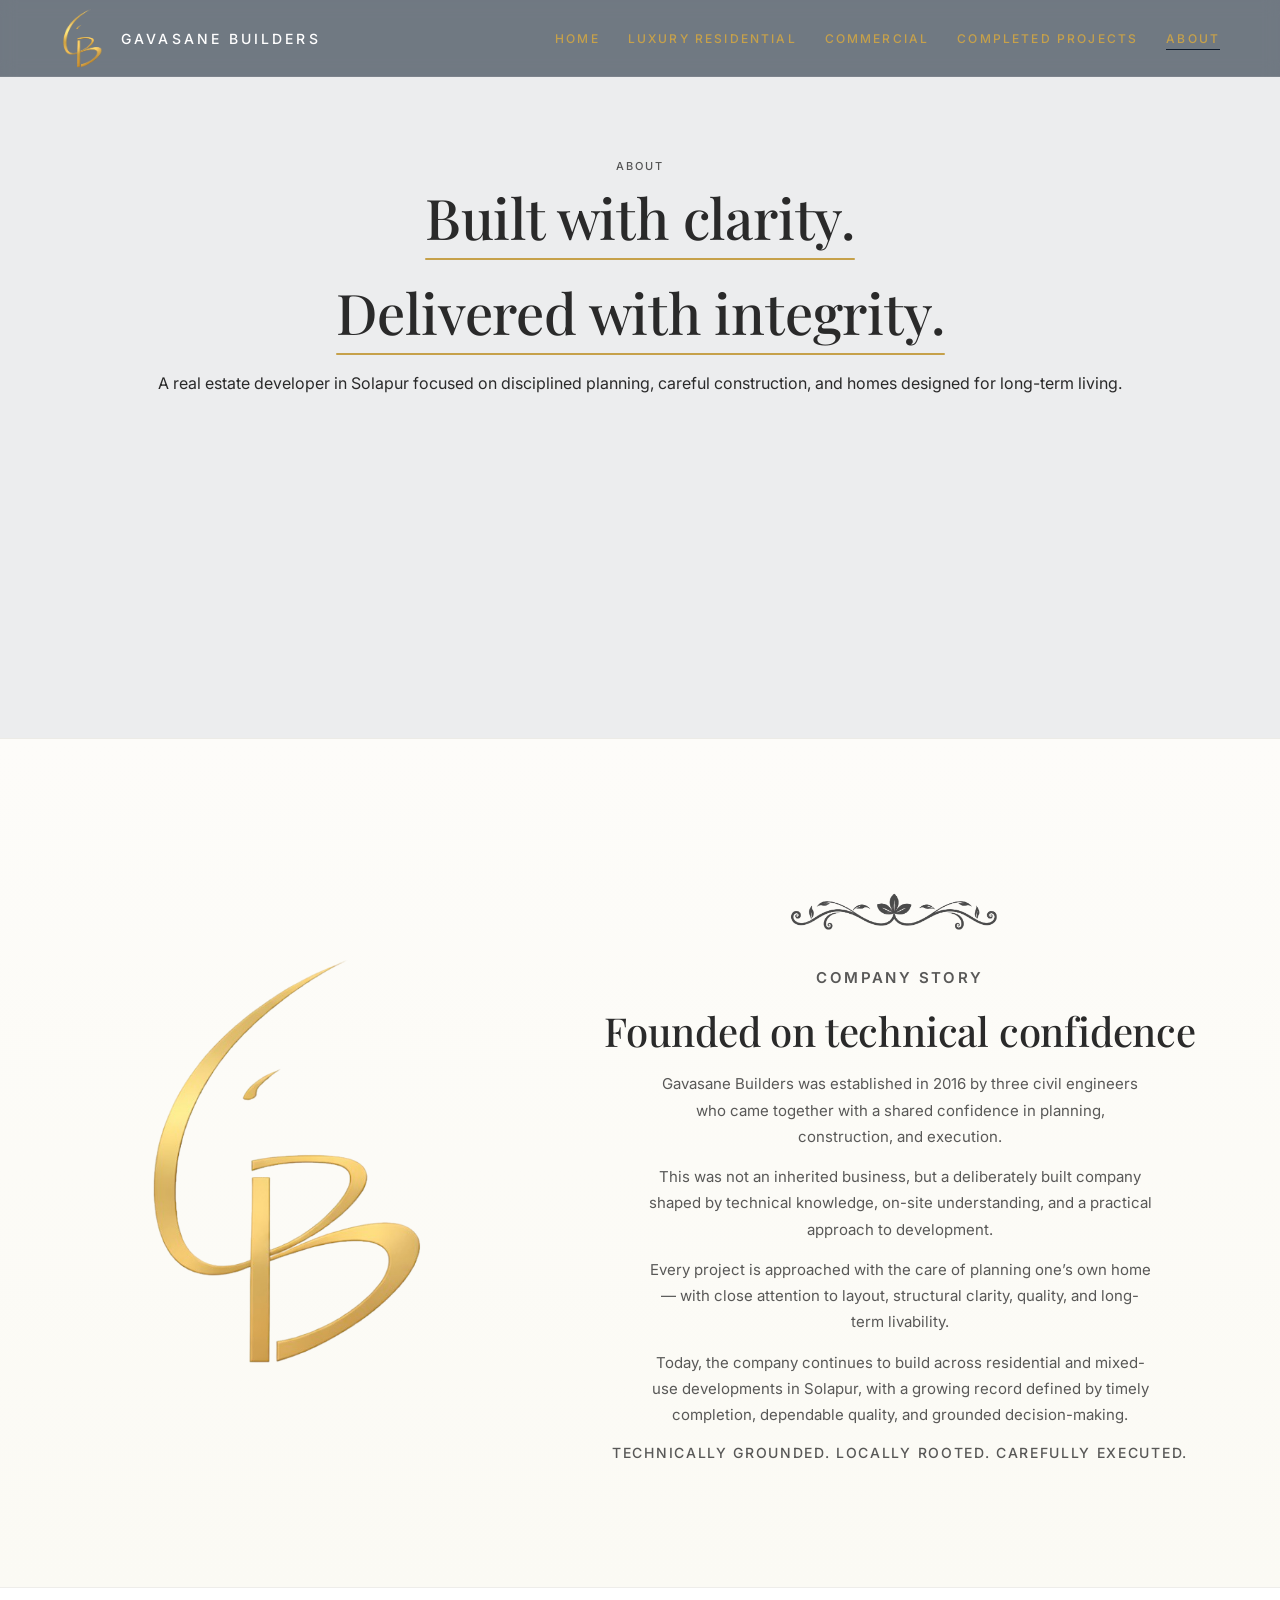
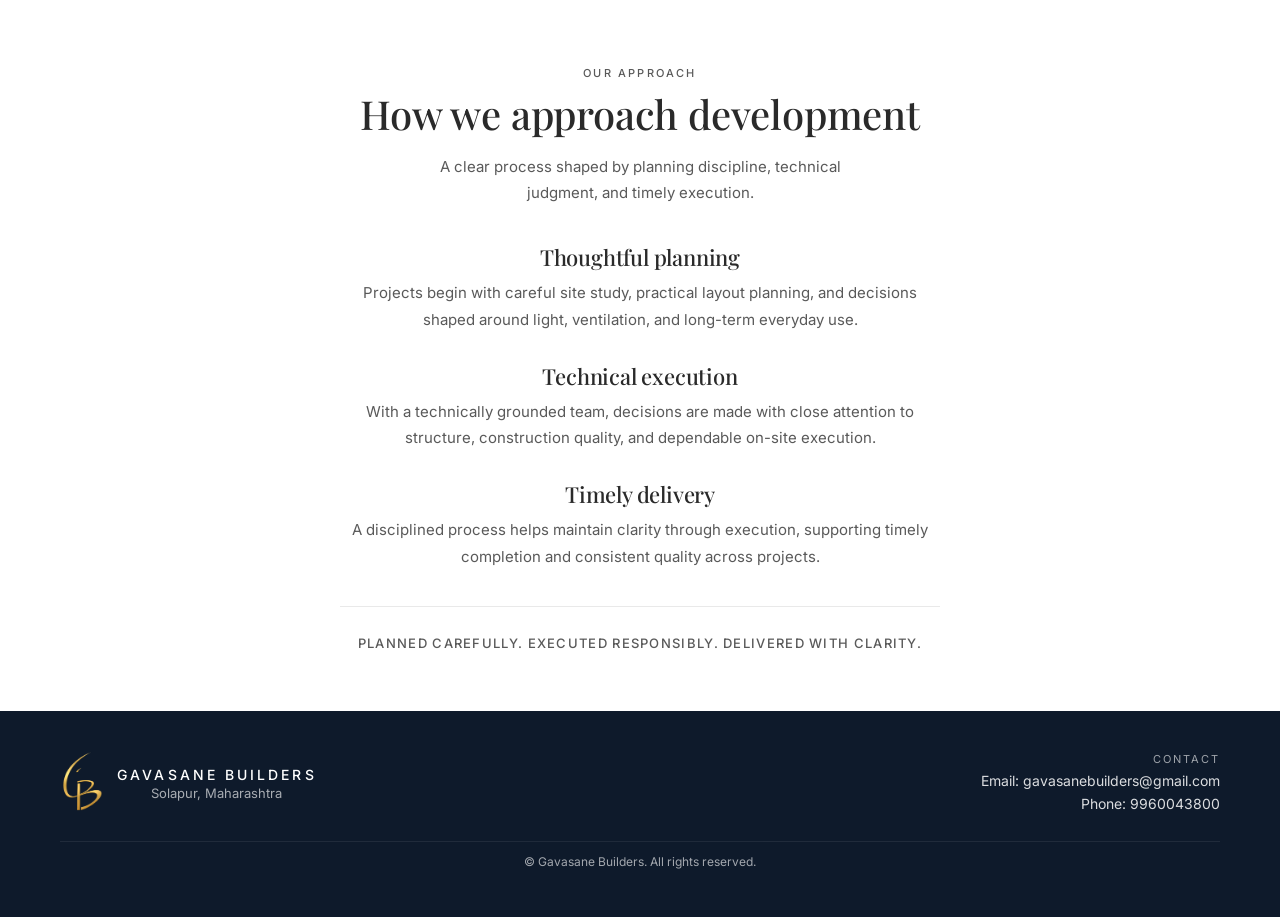
==== about.html @ 70a54c75 "Add SEO and Open Graph setup" ====
<!DOCTYPE html>
<html lang="en">
<head>
  <meta charset="UTF-8" />
  <meta name="viewport" content="width=device-width, initial-scale=1.0" />
  <meta name="robots" content="index, follow" />
  <meta name="description" content="Learn about Gavasane Builders, a trusted real estate developer in Solapur known for premium spaces, quality construction, and a commitment to excellence." />
  <title>About Gavasane Builders | Trusted Builder in Solapur</title>
  <meta property="og:title" content="About Gavasane Builders | Trusted Builder in Solapur" />
  <meta property="og:description" content="Learn about Gavasane Builders, a trusted real estate developer in Solapur known for premium spaces, quality construction, and a commitment to excellence." />
  <meta property="og:type" content="website" />
  <meta property="og:url" content="https://gavasanebuilders.com/about" />
  <meta property="og:image" content="https://gavasanebuilders.com/assets/og-image.jpg" />
  <meta name="twitter:card" content="summary_large_image" />
  <meta name="twitter:title" content="About Gavasane Builders | Trusted Builder in Solapur" />
  <meta name="twitter:description" content="Learn about Gavasane Builders, a trusted real estate developer in Solapur known for premium spaces, quality construction, and a commitment to excellence." />
  <meta name="twitter:image" content="https://gavasanebuilders.com/assets/og-image.jpg" />
  <link rel="preconnect" href="https://fonts.googleapis.com" />
  <link rel="preconnect" href="https://fonts.gstatic.com" crossorigin />
  <link href="https://fonts.googleapis.com/css2?family=Inter:wght@400;500;600;700&display=swap" rel="stylesheet" />
  <link href="https://fonts.googleapis.com/css2?family=Playfair+Display:wght@400;500;600&display=swap" rel="stylesheet">
  <link rel="stylesheet" href="css/style.css" />
</head>
<body>
  <header class="site-header">
    <div class="container">
      <div class="header-inner">
        <a href="index.html" class="logo-link" aria-label="Gavasane Builders Home">
  <img src="assets/logo-mark.png" alt="Gavasane Builders" class="logo" />
  <div class="brand-block">
    <span class="brand-name">GAVASANE BUILDERS</span>
  </div>
</a>
        <nav class="nav" aria-label="Primary navigation">
          <a href="index.html">Home</a>
          <a href="luxury-residential.html">Luxury Residential</a>
          <a href="commercial.html">Commercial</a>
          <a href="completed-projects.html">Completed Projects</a>
          <a href="about.html" aria-current="page">About</a>
        </nav>
        <button type="button" class="menu-btn" id="menuBtn" aria-label="Toggle menu">Menu</button>
      </div>
    </div>
    <nav class="mobile-nav" id="mobileNav" aria-label="Mobile navigation">
      <div class="container">
        <a href="index.html">Home</a>
        <a href="luxury-residential.html">Luxury Residential</a>
        <a href="commercial.html">Commercial</a>
        <a href="completed-projects.html">Completed Projects</a>
        <a href="about.html">About</a>
      </div>
    </nav>
  </header>

  <main>
    <section class="hero hero--short" aria-labelledby="about-hero">
      <video class="about-hero-video" autoplay muted loop playsinline aria-hidden="true">
        <source src="assets/about-hero-video.mp4" type="video/mp4" />
      </video>
      <div class="hero-bg about-hero-overlay" aria-hidden="true"></div>
      <div class="hero-inner">
        <div class="container about-hero-copy">
          <p class="eyebrow">ABOUT</p>
          <h1 class="h1 about-hero-title" id="about-hero">
            <span class="about-hero-line-block">
              <span class="about-hero-line-inner">
                <span class="about-hero-phrase1">Built with clarity.</span>
                <span class="about-hero-gold" aria-hidden="true"></span>
              </span>
            </span>
            <span class="about-hero-line-block">
              <span class="about-hero-line-inner">
                <span class="about-hero-phrase2">Delivered with integrity.</span>
                <span class="about-hero-gold" aria-hidden="true"></span>
              </span>
            </span>
          </h1>
          <p class="hero-sub about-hero-sub">
            A real estate developer in Solapur focused on disciplined planning, careful construction, and homes designed
            for long-term living.
          </p>
        </div>
      </div>
    </section>

    <section class="section company-story" aria-labelledby="story">
      <div class="container company-story-inner">
        <div class="company-story-watermark" aria-hidden="true">
          <img src="assets/logo-mark.png" alt="" />
        </div>
        <div class="company-story-content reveal">
          <img
            src="assets/divider.png"
            alt=""
            class="company-story-ornamental-divider"
            aria-hidden="true"
          />
          <p class="eyebrow">Company Story</p>
          <h2 class="h2" id="story">Founded on technical confidence</h2>
          <p class="lead">
            Gavasane Builders was established in 2016 by three civil engineers who came together with a shared
            confidence in planning, construction, and execution.
          </p>
          <p class="lead">
            This was not an inherited business, but a deliberately built company shaped by technical knowledge,
            on-site understanding, and a practical approach to development.
          </p>
          <p class="lead">
            Every project is approached with the care of planning one’s own home — with close attention to layout,
            structural clarity, quality, and long-term livability.
          </p>
          <p class="lead">
            Today, the company continues to build across residential and mixed-use developments in Solapur, with a
            growing record defined by timely completion, dependable quality, and grounded decision-making.
          </p>
          <p class="company-story-close">
            Technically grounded. Locally rooted. Carefully executed.
          </p>
        </div>
      </div>
    </section>

    <section class="section approach" aria-labelledby="focus">
      <div class="approach-inner">
        <p class="approach-eyebrow reveal">OUR APPROACH</p>
        <h2 class="approach-title reveal reveal--delay-1" id="focus">How we approach development</h2>
        <p class="approach-intro reveal reveal--delay-2">A clear process shaped by planning discipline, technical judgment, and timely execution.</p>

        <div class="approach-list">
          <article class="approach-item reveal reveal--delay-1">
            <h3 class="approach-item-title">Thoughtful planning</h3>
            <p class="approach-item-text">Projects begin with careful site study, practical layout planning, and decisions shaped around light, ventilation, and long-term everyday use.</p>
          </article>
          <article class="approach-item reveal reveal--delay-2">
            <h3 class="approach-item-title">Technical execution</h3>
            <p class="approach-item-text">With a technically grounded team, decisions are made with close attention to structure, construction quality, and dependable on-site execution.</p>
          </article>
          <article class="approach-item reveal reveal--delay-3">
            <h3 class="approach-item-title">Timely delivery</h3>
            <p class="approach-item-text">A disciplined process helps maintain clarity through execution, supporting timely completion and consistent quality across projects.</p>
          </article>
        </div>

        <p class="approach-tagline reveal reveal--delay-4">Planned carefully. Executed responsibly. Delivered with clarity.</p>
      </div>
    </section>
  </main>

  <div class="footer-row">
    <footer class="site-footer">
  <div class="container">
    <div class="footer-inner">

  <!-- LEFT SIDE (Branding) -->
  <div class="footer-branding">
    <img src="assets/logo-mark.png"
         alt="Gavasane Builders mark"
         class="footer-logo" />

    <div class="footer-brand-text">
      <div class="brand-name">Gavasane Builders</div>
      <div class="brand-location">Solapur, Maharashtra</div>
    </div>
  </div>

  <!-- RIGHT SIDE (Contact) -->
  <div class="footer-contact">
    <div class="label">Contact</div>
    <div class="value">Email: gavasanebuilders@gmail.com</div>
    <div class="value">Phone: 9960043800</div>
  </div>

</div>
      <p class="footer-bottom">© Gavasane Builders. All rights reserved.</p>
    </div>
  </footer>
  </div>

  <script src="js/script.js"></script>
</body>
</html>
---- css/style.css ----
/* ==========================================================================
   Gavasane Builders — Premium Multi-Page Static Site
   Modern Urban • Architecturally Structured
   Pure HTML + CSS. Minimal JS for YouTube modal only.
   ========================================================================== */

:root {
  /* Global architectural palette */
  --warm-white: #ffffff;       /* primary background (clean white) */
  --light-concrete: #f5f2eb;   /* very light ivory for soft sections */
  --deep-navy: #0f1a2c;
  --gold-accent: #c6a14a;
  --text-dark: #2a2a2a;

  /* Mapped legacy tokens for consistency */
  --bg: var(--warm-white);
  --soft: var(--light-concrete);
  --navy: var(--deep-navy);
  --gold: var(--gold-accent);
  --text: var(--text-dark);
  --muted: rgba(42, 42, 42, 0.78);
  --border: rgba(42, 42, 42, 0.12);

  --max: 1200px;
  --pad: 20px;
  --header-h: 76px;
  --radius: 6px;
  --shadow: 0 12px 28px rgba(0, 0, 0, 0.07);

  /* Section-specific background tokens */
  --company-story-bg: linear-gradient(180deg, #fdfcf9 0%, #fbfaf4 100%);

  /* Display font for key headings */
  --font-display: "Playfair Display", serif;
}

/* Hero / main section titles using display font (Home + inner pages) */
#prestige .project-title,        /* Home: The Prestige */
#vip .project-title,             /* Home: VIP Business Centre */
#completed-heading,              /* Home: Completed Projects */
#prestige-hero-heading,          /* Luxury Residential hero title */
#vip-hero-heading,               /* Commercial hero title */
#page-heading {                  /* Completed Projects page title */
  font-family: var(--font-display);
}

* {
  box-sizing: border-box;
}

html {
  scroll-behavior: smooth;
}

body {
  margin: 0;
  font-family: "Inter", system-ui, -apple-system, BlinkMacSystemFont, "Segoe UI", sans-serif;
  color: var(--text);
  background: var(--bg);
  -webkit-font-smoothing: antialiased;
  overflow-x: hidden; /* prevent horizontal scroll from transforms */
}

img {
  display: block;
  max-width: 100%;
  height: auto;
}

a {
  color: inherit;
  text-decoration: none;
}

:focus-visible {
  outline: 2px solid var(--gold);
  outline-offset: 3px;
}

/* ========================= Layout ========================= */
.container {
  max-width: 1200px;
  margin: 0 auto;
  padding: 0 20px;
}

.section {
  padding: 70px 0;
}

/* About page spacing refinements */
section[aria-labelledby="about-hero"] + .section {
  padding-top: 64px;  /* tighter hero -> next section rhythm */
}

.section--soft {
  background: var(--soft);
}

/* Luxury Residential — Amenities section: same background as About page Company Story */
section[aria-labelledby="specs-heading"] {
  background: linear-gradient(180deg, #fdfcf9 0%, #fbfaf4 100%);
  padding-top: 62px;
  padding-bottom: 62px;
}

@media (max-width: 700px) {
  section[aria-labelledby="specs-heading"] {
    padding-top: 50px;
    padding-bottom: 50px;
  }

  section[aria-labelledby="overview-heading"] {
    padding-top: 46px;
    padding-bottom: 48px;
  }

  section[aria-labelledby="walkthrough-heading"] {
    padding-top: 44px;
    padding-bottom: 46px;
  }
}


/* Luxury Residential: tighten hero -> overview connection */
section[aria-labelledby="prestige-hero-heading"] + section[aria-labelledby="overview-heading"] {
  padding-top: 58px;
}

/* Overview section: reduce top/bottom padding slightly */
section[aria-labelledby="overview-heading"] {
  padding-top: 58px;
  padding-bottom: 58px;
}

/* Walkthrough section: reduce top spacing so it feels connected */
section[aria-labelledby="walkthrough-heading"] {
  padding-top: 52px;
  padding-bottom: 56px;
}

/* Home page only — Prime Commercial: pure white; Completed Projects: same as About Company Story */
section#vip {
  background: #ffffff;
}

/* Home-only: tighten vertical rhythm for the VIP and Completed sections */
section#vip {
  padding: 62px 0;
}

@media (max-width: 700px) {
  section#vip {
    padding: 64px 0;
  }
}
section[aria-labelledby="completed-heading"] {
  background: linear-gradient(180deg, #fdfcf9 0%, #fbfaf4 100%);
  border-top: 1px solid rgba(42, 42, 42, 0.07);
  border-bottom: 1px solid rgba(42, 42, 42, 0.07);
}

section[aria-labelledby="completed-heading"] {
  padding: 62px 0;
}

@media (max-width: 700px) {
  section[aria-labelledby="completed-heading"] {
    padding: 64px 0;
  }
}

/* ========================= About page — Approach (centered editorial, full replacement) ========================= */
.section.approach {
  padding-top: 78px;
  padding-bottom: 60px;   /* tighter, premium spacing */
  background: var(--warm-white);
}

.approach-inner {
  max-width: 640px;
  margin: 0 auto;
  padding: 0 var(--pad);
  text-align: center;
}

.approach-eyebrow {
  margin: 0 0 10px;
  font-size: 11px;
  letter-spacing: 0.2em;
  text-transform: uppercase;
  font-weight: 500;
  color: var(--muted);
}

.approach-title {
  margin: 0 0 16px;
  font-family: var(--font-display);
  font-weight: 500;
  letter-spacing: -0.2px;
  line-height: 1.2;
  font-size: clamp(28px, 3.5vw, 40px);
  color: var(--text-dark);
}

.approach-intro {
  margin: 0 0 36px;
  font-size: 15px;
  line-height: 1.75;
  color: var(--muted);
  max-width: 52ch;
  margin-left: auto;
  margin-right: auto;
}

.approach-list {
  display: flex;
  flex-direction: column;
  gap: 28px;
}

.approach-item {
  margin: 0;
}

.approach-item-title {
  margin: 0 0 8px;
  font-family: var(--font-display);
  font-weight: 500;
  font-size: clamp(18px, 2vw, 22px);
  letter-spacing: -0.2px;
  color: var(--text-dark);
}

.approach-item-text {
  margin: 0;
  font-size: 15px;
  line-height: 1.75;
  color: var(--muted);
  text-align: center;
}

.approach-tagline {
  margin: 36px 0 0;
  padding-top: 28px;
  border-top: 1px solid rgba(42, 42, 42, 0.1);
  font-size: 13px;
  letter-spacing: 0.1em;
  text-transform: uppercase;
  font-weight: 500;
  color: var(--muted);
}

/* Approach section: uses .reveal (scroll-triggered, repeat on re-enter), same motion as heroFadeUp via .reveal */

@media (max-width: 700px) {
  .section.approach {
    padding-top: 56px;
    padding-bottom: 48px;
  }
  .approach-intro {
    margin-bottom: 32px;
  }
  .approach-list {
    gap: 22px;
  }
  .approach-tagline {
    margin-top: 32px;
    padding-top: 24px;
    font-size: 12px;
  }
}

/* ========================= About page — Company Story (warm editorial panel) ========================= */
.company-story {
  position: relative;
  background: var(--company-story-bg);   /* slightly brighter pale golden, more luminous, still restrained */
  border-top: 1px solid rgba(42, 42, 42, 0.07);
  border-bottom: 1px solid rgba(42, 42, 42, 0.07);
}

.company-story .eyebrow,
.company-story .h2 {
  color: var(--text-dark);
}

.company-story .lead,
.company-story .company-story-close {
  color: var(--muted);
}

.company-story-inner {
  position: relative;
  z-index: 1;
  display: grid;
  grid-template-columns: 40% 1fr;
  gap: 40px;
  align-items: center;
  min-height: 360px;
  padding: 52px 0;
}

.company-story-watermark {
  position: relative;
  z-index: 2;
  display: flex;
  align-items: center;
  justify-content: center;
  padding: 18px 0;
}

.company-story-watermark img {
  width: 68%;
  max-width: 300px;
  height: auto;
  opacity: 0.84;   /* clear design anchor, does not compete with text */
  object-fit: contain;
}

.company-story-ornamental-divider {
  width: 240px;                 /* refined width within 220–260px */
  height: auto;
  display: block;
  opacity: 1;
  position: relative;
  z-index: 2;
  margin: 0 auto 24px auto;     /* ~24px space below divider, centered */
}

@media (max-width: 700px) {
  .company-story-ornamental-divider {
    width: 220px;
    margin: 0 auto 24px auto;
  }
}

.company-story-content {
  position: relative;
  z-index: 3;
}

.company-story-content.reveal {
  opacity: 0;
  transform: translateY(24px);
  transition: opacity 0.9s ease-out, transform 0.9s ease-out;
}

.company-story-content.reveal.active {
  opacity: 1;
  transform: translateY(0);
}

.company-story-content .eyebrow {
  margin-bottom: 20px;         /* slightly tighter label -> heading rhythm */
  font-size: 15px;             /* slightly larger for presence */
  letter-spacing: 0.16em;      /* a touch more tracking */
  font-weight: 600;            /* subtle weight increase */
  color: rgba(42, 42, 42, 0.78); /* richer, still softer than pure black */
}

.company-story-content .h2 {
  margin-bottom: 16px;         /* reduce excessive spacing */
}

.company-story-content .lead {
  margin-bottom: 14px;         /* slightly more space between paragraphs, but tighter overall */
}

.company-story-content .lead:last-of-type {
  margin-bottom: 18px;
}

.company-story-close {
  margin: 0;
  font-size: 14px;
  letter-spacing: 0.12em;
  text-transform: uppercase;
  font-weight: 500;
  color: var(--muted);
  line-height: 1.6;
}

/* Keep company story paragraph lines comfortably narrow */
.company-story .lead {
  max-width: 56ch;
}

@media (max-width: 920px) {
  .company-story-inner {
    grid-template-columns: 1fr;
    min-height: 0;
    padding: 40px 0;
  }

  .company-story-watermark {
    order: -1;
    padding: 12px 0;
  }

  .company-story-watermark img {
    width: 56%;
    max-width: 200px;
  }
}

/* Generic scroll reveal — same motion as heroFadeUp (Commercial hero): soft fade-up, repeat on scroll */
.reveal {
  opacity: 0;
  transform: translateY(24px);
  transition: opacity 0.9s ease-out, transform 0.9s ease-out;
}

.reveal--delay-1 {
  transition-delay: 0.1s;
}

.reveal--delay-2 {
  transition-delay: 0.2s;
}

.reveal--delay-3 {
  transition-delay: 0.3s;
}

.reveal--delay-4 {
  transition-delay: 0.4s;
}

.reveal.is-active,
.reveal.active {
  opacity: 1;
  transform: translateY(0);
}

/* Thin gold divider between hero and next section */
.section-divider-gold {
  width: 140px;
  height: 2px;
  margin: 30px auto;
  background-color: #c6a45a;
  border-radius: 2px;
  display: block;
}

/* ========================= Commercial details section ========================= */
.commercial-details {
  background: linear-gradient(180deg, #fdfcf9 0%, #fbfaf4 100%);
  padding: 50px 0 70px 0;
}

/* Commercial hero/content spacing polish (VIP Business Centre page only) */
section[aria-labelledby="commercial-details-heading"].commercial-details {
  padding: 44px 0 60px 0;
}

section[aria-labelledby="commercial-details-heading"] .commercial-details-intro {
  margin: 0 auto 48px auto;
}

section[aria-labelledby="commercial-details-heading"] .commercial-details-rows {
  gap: 40px;
}

.commercial-details-intro {
  text-align: center;
  max-width: 760px;
  margin: 0 auto 60px auto;
}

.commercial-details-title {
  margin: 0 0 12px;
  font-size: 36px;
  font-weight: 500;
  line-height: 1.2;
}

.commercial-details-text {
  margin: 0;
  font-size: 16px;
  line-height: 1.7;
}

.commercial-details-rows {
  display: flex;
  flex-direction: column;
  gap: 50px;
}

@media (max-width: 700px) {
  section[aria-labelledby="commercial-details-heading"].commercial-details {
    padding: 34px 0 46px 0;
  }

  section[aria-labelledby="commercial-details-heading"] .container {
    padding-left: 12px;
    padding-right: 12px;
  }

  section[aria-labelledby="commercial-details-heading"] .commercial-details-intro {
    margin-bottom: 34px;
  }

  section[aria-labelledby="commercial-details-heading"] .commercial-details-rows {
    gap: 28px;
  }

  section[aria-labelledby="commercial-details-heading"] .commercial-row-image img {
    height: auto;
  }

  section[aria-labelledby="commercial-details-heading"] .commercial-row-content {
    padding: 0 6px;
  }
}

/* ========================= Completed projects page ========================= */

/* Compact page hero */
.completed-page-hero {
  position: relative;
  width: 100%;
  min-height: 90vh; /* full-hero height similar to homepage */
  padding: 96px 24px 72px;
  overflow: hidden;
  background: linear-gradient(180deg, #faf8f3 0%, #ffffff 100%);
  display: flex;
  align-items: flex-start;   /* match About hero: text anchored in upper zone */
  justify-content: center;
}

@media (max-width: 700px) {
  .completed-page-hero {
    padding: 84px 16px 52px;
    min-height: 78vh;
  }

  .completed-page-hero-bg {
    background-position: center 22%;
  }

  /* Move the entire text block slightly downward on mobile */
  .completed-page-hero-inner {
    top: calc(var(--header-h) + 4cm);
  }
}

@media (max-width: 768px) and (orientation: portrait) {
  .completed-page-hero {
    padding: 88px 16px 56px;
    min-height: 80vh;
  }

  .completed-page-hero-bg {
    background-position: center 20%;
  }

  .completed-page-hero-inner {
    top: calc(var(--header-h) + 3.7cm);
  }
}

.completed-page-hero-bg {
  position: absolute;
  inset: 0;
  width: 100%;
  height: 100%;
  background-image: url("../assets/completed-hero.webp");
  background-size: cover;
  background-position: center;
  background-repeat: no-repeat;
  z-index: 0;
}
.completed-page-hero-bg::after {
  content: "";
  position: absolute;
  inset: 0;
  background: rgba(255, 255, 255, 0.08);
  pointer-events: none;
}

.completed-page-hero-inner {
  max-width: 820px;
  text-align: center;
  position: absolute;
  left: 50%;
  top: calc(var(--header-h) + 3cm);   /* same as About hero: text block starts ~3cm below fixed header */
  transform: translateX(-50%);
  z-index: 1;
}

.completed-page-hero-eyebrow {
  margin: 0 0 10px;
  font-size: 12px;
  letter-spacing: 0.18em;
  text-transform: uppercase;
  color: rgba(15, 26, 44, 0.62);
}

.completed-page-hero-title {
  margin: 0;
}

.completed-page-hero-divider {
  width: 90px;
  height: 2px;
  margin: 18px auto 18px;
  border-radius: 999px;
  background-color: #c6a45a;
}

.completed-page-hero-sub {
  margin: 0;
  font-size: 16px;
  line-height: 1.7;
  color: rgba(20, 26, 40, 0.88);
}

/* Intro section */
.completed-intro-section {
  padding: 64px 20px 50px;
  background: #ffffff;
}

.completed-intro-inner {
  max-width: 780px;
  margin: 0 auto;
  text-align: center;
}

.completed-intro-inner .h2 {
  margin-bottom: 14px;
}

.completed-intro-body {
  margin: 0;
  font-size: 16px;
  line-height: 1.7;
  color: rgba(20, 26, 40, 0.86);
}

/* Project showcase */
.completed-projects {
  padding: 74px 0 64px;
  background: linear-gradient(180deg, #fdfcf9 0%, #fbfaf4 100%);
}

.completed-projects-inner {
  max-width: 1180px;
  margin: 0 auto;
  padding: 0 24px;
  display: flex;
  flex-direction: column;
  gap: 64px;
}

.completed-project-row {
  display: grid;
  grid-template-columns: minmax(0, 0.58fr) minmax(0, 0.42fr);
  gap: 60px;
  align-items: start;
}

.completed-project-row--reverse .completed-project-image {
  order: 2;
}

.completed-project-row--reverse .completed-project-content {
  order: 1;
}

.completed-project-image {
  border-radius: 10px;
  overflow: hidden;
  background: #e4e0d7;
}

.completed-project-image img {
  width: 100%;
  height: 100%;
  aspect-ratio: 4 / 3;
  object-fit: cover;
  display: block;
  transition: transform 0.6s ease;
  transform: scale(1);
}

/* Ensure full building is visible for Mangalmurty and Siddhidata images */
.completed-projects-inner > article:nth-of-type(3) .completed-project-image img,
.completed-projects-inner > article:nth-of-type(4) .completed-project-image img {
  object-fit: contain;
}

.completed-project-image img:hover {
  transform: scale(1.04);
}

.completed-project-content {
  max-width: 460px;
}

.completed-project-index {
  margin-bottom: 6px;
  font-size: 12px;
  letter-spacing: 0.22em;
  text-transform: uppercase;
  color: rgba(20, 26, 40, 0.45);
}

.completed-project-title {
  margin: 0 0 4px;
  font-size: 24px;
  font-weight: 500;
}

.completed-project-location {
  margin: 0 0 6px;
  font-size: 12px;
  letter-spacing: 0.18em;
  text-transform: uppercase;
  color: rgba(20, 26, 40, 0.6);
}

.completed-project-detail {
  margin: 0 0 10px;
  font-size: 14px;
  font-weight: 500;
  color: rgba(20, 26, 40, 0.9);
}

.completed-project-divider {
  width: 70px;
  height: 1px;
  margin: 14px 0 14px;
  background-color: rgba(198, 164, 90, 0.6);
}

.completed-project-desc {
  margin: 0;
  font-size: 15px;
  line-height: 1.6;
  color: var(--muted);
}

/* Completed Projects page — mobile single-column with image first (portrait only) */
@media (max-width: 768px) and (orientation: portrait) {
  .completed-page-hero {
    min-height: 76vh;
    padding: 86px 16px 56px;
  }

  .completed-page-hero-inner {
    top: calc(var(--header-h) + 22px);
  }

  .completed-intro-section {
    padding: 56px 16px 42px;
  }

  .completed-projects {
    padding: 62px 0 54px;
  }

  .completed-projects-inner {
    padding: 0 16px;
    gap: 52px;
  }

  .completed-project-row {
    grid-template-columns: 1fr;
    gap: 22px;
    align-items: start;
  }

  /* Ensure image comes first, regardless of the --reverse class */
  .completed-project-image {
    order: 1;
  }

  .completed-project-content {
    order: 2;
    max-width: none;
    text-align: center;
  }

  .completed-project-title {
    font-size: 22px;
  }

  .completed-project-desc,
  .completed-project-detail,
  .completed-project-location {
    text-align: center;
  }

  /* Center gold divider lines inside each project listing */
  .completed-project-divider {
    display: block;
    margin: 14px auto 14px;
  }
}

/* Closing statement */
.completed-closing-section {
  padding: 70px 24px 90px;
  background: #ffffff;
}

.completed-closing-inner {
  max-width: 720px;
  margin: 0 auto;
  text-align: center;
}

.completed-closing-text {
  margin: 0;
  font-size: 15px;
  line-height: 1.7;
  color: rgba(20, 26, 40, 0.92);
}

.commercial-row {
  display: grid;
  grid-template-columns: minmax(0, 1.1fr) minmax(0, 1.1fr);
  gap: 40px;
  align-items: center;
}

.commercial-row--reverse .commercial-row-image {
  order: 2;
}

.commercial-row--reverse .commercial-row-content {
  order: 1;
}

.commercial-row-image img {
  width: 100%;
  height: 100%;
  object-fit: cover;
  border-radius: 8px;
  display: block;
  box-shadow: var(--shadow);
}

.commercial-row-content {
  text-align: left;
  max-width: 520px;
}

.commercial-row-title {
  margin: 0 0 10px;
  font-size: 22px;
  font-weight: 500;
}

.commercial-row-desc {
  margin: 0;
  font-size: 15px;
  line-height: 1.6;
}

@media (max-width: 900px) {
  .commercial-row {
    grid-template-columns: 1fr;
  }

  .commercial-row--reverse .commercial-row-image,
  .commercial-row--reverse .commercial-row-content {
    order: initial;
  }

  .commercial-row-content {
    max-width: none;
  }
}

.eyebrow {
  margin: 0 0 10px;
  font-size: 11px;
  letter-spacing: 0.2em;
  text-transform: uppercase;
  font-weight: 500;
  color: var(--muted);
}

.h1 {
  margin: 0;
  font-family: var(--font-display);
  font-weight: 500;
  letter-spacing: -0.2px;
  line-height: 1.2;
  font-size: clamp(36px, 5vw, 56px);
}

.h2 {
  margin: 0 0 16px;
  font-family: var(--font-display);
  font-weight: 500;
  letter-spacing: -0.2px;
  line-height: 1.2;
  font-size: clamp(28px, 3.5vw, 40px);
}

.h3 {
  margin: 0 0 10px;
  font-family: var(--font-display);
  font-weight: 500;
  font-size: clamp(18px, 2vw, 22px);
  letter-spacing: -0.2px;
}

.lead {
  margin: 0 auto;      /* this centers it */
  color: var(--muted);
  line-height: 1.75;
  font-size: 15px;
  max-width: 68ch;
  text-align: center;  /* optional: center text also */
}

/* Luxury Residential — quiet project entity note below overview paragraph */
/* Commercial page uses same class. max-width allows full sentence on one line on desktop/tablet. */
.prestige-project-note {
  margin: 24px auto 0;
  font-size: 13px;
  line-height: 1.6;
  color: var(--muted);
  text-align: center;
  max-width: 72ch;
  font-weight: 400;
}

/* Luxury Residential — RERA block (below walkthrough, above footer) */
.prestige-rera {
  padding: 40px var(--pad) 44px;
  text-align: center;
}
.prestige-rera-inner {
  max-width: 240px;
  margin: 0 auto;
}
.prestige-rera-qr {
  display: block;
  width: 72px;
  height: 72px;
  margin: 0 auto 14px;
  object-fit: contain;
}
.prestige-rera-number {
  margin: 0;
  font-size: 12px;
  line-height: 1.5;
  color: var(--muted);
  letter-spacing: 0.02em;
}

@media (max-width: 700px) {
  .prestige-rera {
    padding: 32px var(--pad) 40px;
  }
}

/* ========================= Header (sticky) ========================= */
header {
  position: absolute;   /* sits over video */
  top: 0;
  left: 0;
  width: 100%;
  z-index: 10;

  background: rgba(12, 26, 43, 0.55);  /* transparent navy */
  backdrop-filter: blur(8px);
  -webkit-backdrop-filter: blur(8px);

  border-bottom: 1px solid rgba(255, 255, 255, 0.08);
}

:root {
  --deep-navy: #0e1a2b;
}

.header-inner {
  min-height: var(--header-h);
  display: flex;
  align-items: center;
  justify-content: space-between;
  gap: 24px;
}

.logo-link {
  display: flex;
  align-items: center;
  gap: 18px;
  text-decoration: none;
}

.logo {
  height: 60px;
  width: auto;
}

.brand-name {
  font-family: var(--font-sans); /* same as footer */
  font-size: 18px;
  letter-spacing: 4px;
  font-weight: 500;
  color: #ffffff;
}

.site-header .brand-name {
  font-size: 14px !important;
  letter-spacing: 0.22em;
  font-weight: 500;
}

.site-header {
  position: fixed;
  top: 0;
  left: 0;
  width: 100%;
  z-index: 100;

  background: rgba(12, 26, 43, 0.55);  /* same as home */
  backdrop-filter: blur(8px);
  -webkit-backdrop-filter: blur(8px);

  border-bottom: 1px solid rgba(255, 255, 255, 0.08);
}

/* Mobile header stability (always visible, no slide/up-on-scroll) */
@media (max-width: 768px) and (orientation: portrait) {
  .site-header {
    position: fixed !important;
    top: 0;
    left: 0;
    right: 0;
    width: 100%;
    transform: none !important;
    animation: none !important;
    transition: none !important;
    z-index: 1000;
  }

  /* Prevent content from hiding behind the fixed header */
  .site-header + main {
    padding-top: var(--header-h);
  }
}

/* ========================= Mobile hero: media first, text below ========================= */
@media (max-width: 768px) {
  /* General: avoid horizontal scroll and allow natural height */
  section[aria-labelledby="about-hero"],
  section[aria-labelledby="vip-hero-heading"],
  .completed-page-hero {
    overflow-x: hidden;
  }

  /* -------------------- About hero (video + copy) -------------------- */
  section[aria-labelledby="about-hero"] {
    height: auto !important;
    overflow: visible !important;
    display: flex !important;
    flex-direction: column !important;
    align-items: stretch !important;
    justify-content: flex-start !important;
  }

  section[aria-labelledby="about-hero"]::before {
    background: transparent !important;
  }

  section[aria-labelledby="about-hero"] .about-hero-video {
    position: relative !important;
    inset: auto !important;
    width: 100% !important;
    height: auto !important;
    object-fit: contain !important;
    object-position: center top !important;
    aspect-ratio: 16 / 9 !important;
  }

  /* Remove overlay behavior on mobile to avoid text-on-media overlap */
  section[aria-labelledby="about-hero"] .hero-bg.about-hero-overlay {
    display: none !important;
  }

  section[aria-labelledby="about-hero"] .hero-inner {
    margin-top: 0 !important;
    padding: 34px 0 34px !important;
  }

  /* -------------------- Commercial hero (image + copy) -------------------- */
  section[aria-labelledby="vip-hero-heading"] {
    height: auto !important;
    min-height: 0 !important;
    overflow: visible !important;
    padding: 0 !important;
  }

  section[aria-labelledby="vip-hero-heading"]::before {
    background: transparent !important;
  }

  section[aria-labelledby="vip-hero-heading"] .hero-inner {
    margin-top: 0 !important;
  }

  section[aria-labelledby="vip-hero-heading"] .hero-inner > .container {
    min-height: auto !important;
    padding: 0 16px !important;
  }

  section[aria-labelledby="vip-hero-heading"] .hero-split--commercial {
    flex-direction: column !important;
    gap: 20px !important;
  }

  section[aria-labelledby="vip-hero-heading"] .hero-visual--commercial {
    flex: none !important;
    width: 100% !important;
    order: 1 !important;
    overflow: visible !important;
  }

  section[aria-labelledby="vip-hero-heading"] .hero-copy--commercial {
    flex: none !important;
    width: 100% !important;
    order: 2 !important;
    text-align: center !important;
    max-width: none !important;
    padding: 34px 0 34px !important;
  }

  section[aria-labelledby="vip-hero-heading"] .hero-visual--commercial img {
    height: auto !important;
    width: 100% !important;
    object-fit: contain !important;
    object-position: center !important;
  }

  /* -------------------- Completed Projects hero (background + copy) -------------------- */
  .completed-page-hero {
    min-height: auto;
    padding: 0 16px 44px;
    display: flex;
    flex-direction: column;
    align-items: center;
    justify-content: flex-start;
    overflow: visible !important;
  }

  .completed-page-hero-bg {
    position: relative;
    inset: auto;
    width: 100%;
    height: auto;
    aspect-ratio: 16 / 9;
    background-size: contain;
    background-position: center top;
  }

  .completed-page-hero-bg::after {
    display: none;
  }

  .completed-page-hero-inner {
    position: relative;
    left: auto;
    top: auto;
    transform: none;
    z-index: 2;
    margin-top: 0;
    padding: 34px 0 0;
  }
}

.nav {
  display: flex;
  gap: 28px;
  align-items: center;
  font-size: 12px;
  letter-spacing: 0.18em;
  text-transform: uppercase;
  font-weight: 500;
}

.nav a {
  position: relative;
  padding: 10px 0;
  color: #c6a14a;
}

.nav a::after {
  content: "";
  position: absolute;
  left: 0;
  bottom: 6px;
  height: 1px;
  width: 0;
  background: var(--navy);
  transition: width 180ms ease-out;
}

.nav a:hover::after,
.nav a[aria-current="page"]::after {
  width: 100%;
}

.menu-btn {
  display: none;
  border: 1px solid var(--border);
  background: transparent;
  border-radius: 4px;
  padding: 8px 12px;
  font-size: 11px;
  letter-spacing: 0.16em;
  text-transform: uppercase;
  cursor: pointer;
}

.mobile-nav {
  display: none;
  border-top: 1px solid var(--border);
  background: var(--bg);
}

.mobile-nav.is-open {
  display: block;
}

.mobile-nav .container {
  padding: 14px 0 20px;
  display: grid;
  gap: 10px;
}

.mobile-nav a {
  padding: 6px 0;
  font-size: 12px;
  letter-spacing: 0.16em;
  text-transform: uppercase;
}

@media (max-width: 900px) {
  .nav {
    display: none;
  }
  .menu-btn {
    display: inline-flex;
    align-items: center;
  }
}

/* ========================= Hero ========================= */
.hero {
  position: relative;
  height: 92vh; /* tighter, premium fold on desktop */
  overflow: hidden;
  display: flex;
  align-items: center;      /* vertical center */
  justify-content: center;  /* horizontal center */
  text-align: center;
}

@media (max-width: 700px) {
  .hero {
    height: 86vh; /* reduce vertical empty space on mobile */
  }

  /* Mobile: soften cropping and keep the main building subject visible */
  .hero-video {
    object-position: 50% 65%;
    filter: brightness(1.25);
  }

  /* Luxury Residential hero should be shorter on mobile (~70–80vh) */
  section[aria-labelledby="prestige-hero-heading"] {
    height: 78vh;
  }
}

/* ========================= Mobile hero media framing (no cropping) ========================= */
@media (max-width: 768px) and (orientation: portrait) {
  /* About page: show full hero video */
  section[aria-labelledby="about-hero"] .about-hero-video {
    object-fit: contain;
    object-position: center top;
  }

  /* Residential page: sliding hero images should not crop */
  section[aria-labelledby="prestige-hero-heading"] .hero-slide {
    background-size: contain;
    background-position: center;
    background-repeat: no-repeat;
  }

  /* Completed projects page: show full hero background image */
  .completed-page-hero-bg {
    background-size: contain;
    background-position: center top;
    background-repeat: no-repeat;
  }

  /* Safety: prevent any accidental horizontal overflow from hero media */
  section[aria-labelledby="about-hero"],
  section[aria-labelledby="prestige-hero-heading"],
  .completed-page-hero {
    overflow-x: hidden;
  }
}

/* Commercial hero: same warm white / pale sunrise family as About Company Story */
section[aria-labelledby="vip-hero-heading"] {
  background: linear-gradient(180deg, #fdfcf9 0%, #fbfaf4 100%);
  height: auto;
  min-height: 85vh;
  padding: 40px 0;
}

.hero-bg {
  position: absolute;
  inset: 0;
  background-size: cover;
  background-position: center;
  background-repeat: no-repeat;
  z-index: 0;
}

/* About hero — video background + overlay + single-line heading */
.about-hero-video {
  position: absolute;
  inset: 0;
  width: 100%;
  height: 100%;
  object-fit: cover;
  z-index: 0;
  filter: brightness(1.15);   /* lighten video for premium feel */
}

/* About hero overlay: very subtle tint only (was 0.22 navy — caused dark/grey look) */
section[aria-labelledby="about-hero"] .about-hero-overlay {
  position: absolute;
  inset: 0;
  z-index: 1;
  background: rgba(15, 26, 44, 0.08);   /* reduced from 0.22 — lighter, cleaner, keeps text readable */
  pointer-events: none;
}

section[aria-labelledby="about-hero"]::before {
  background: transparent;
}

.about-hero-title {
  display: block;
  text-align: center;
}

.about-hero-line-block {
  display: block;
  text-align: center;
  margin-bottom: 18px;
}

.about-hero-line-block:last-child {
  margin-bottom: 0;
}

.about-hero-line-inner {
  display: inline-block;
  text-align: center;
}

.about-hero-phrase1,
.about-hero-phrase2 {
  display: block;
}

.about-hero-gold {
  display: block;
  width: 100%;
  height: 1.5px;
  margin-top: 8px;
  border-radius: 999px;
  background: var(--gold-accent);
}

section[aria-labelledby="about-hero"] .about-hero-line-block:nth-child(1) {
  animation: heroFadeUp 0.9s ease-out 0s both;
}

section[aria-labelledby="about-hero"] .about-hero-line-block:nth-child(2) {
  animation: heroFadeUp 0.9s ease-out 0.22s both;
}

section[aria-labelledby="about-hero"] .about-hero-sub {
  margin-top: 18px;
  animation: heroFadeUp 0.9s ease-out 0.48s both;
}

/* About hero: anchor text block below header, no vertical centering */
section[aria-labelledby="about-hero"] {
  align-items: flex-start;   /* stop vertical centering of hero-inner */
}

/* About hero: reduce excessive fold height */
section[aria-labelledby="about-hero"] {
  height: 82vh;
}

@media (max-width: 700px) {
  section[aria-labelledby="about-hero"] {
    height: 74vh;
  }
}
section[aria-labelledby="about-hero"] .hero-inner {
  margin-top: calc(var(--header-h) + 2.2cm);   /* bring hero content slightly upward */
}

/* Commercial page hero — show full image without cropping */
section[aria-labelledby="vip-hero-heading"] .hero-bg {
  background-size: contain;
  background-position: center;
  background-repeat: no-repeat;
  background-color: var(--bg); /* clean light backdrop behind image */
}

.hero-video {
  position: absolute;
  inset: 0;
  width: 100%;
  height: 100%;
  object-fit: cover;
  z-index: 0;
  filter: brightness(1.2);   /* slightly brighter */
}

.hero::before {
  content: "";
  position: absolute;
  inset: 0;
  background: rgba(0, 0, 0, 0.12);  /* softer overlay */
  z-index: 1;
}

/* Luxury Residential hero: subtle dark gradient for better text readability */
section[aria-labelledby="prestige-hero-heading"]::before {
  background: linear-gradient(
    180deg,
    rgba(0, 0, 0, 0.22) 0%,
    rgba(0, 0, 0, 0.10) 45%,
    rgba(0, 0, 0, 0.03) 78%,
    rgba(0, 0, 0, 0) 100%
  );
}

.hero-inner {
  position: relative;
  z-index: 2;
  display: flex;
  justify-content: center;   /* force center (overridden per-page when needed) */
  width: 100%;
}

/* Lift hero content blocks on all heroes so they sit closer to the header,
   while still remaining fully readable below it. */
.hero-inner {
  margin-top: calc(var(--header-h) * -0.3);
}

/* Generic split hero layout (baseline) */
.hero-split {
  display: grid;
  grid-template-columns: minmax(0, 0.9fr) minmax(0, 1.4fr);
  gap: 28px;
  align-items: center;
}

.hero-copy {
  text-align: left;
  animation: heroFadeUp 0.9s ease-out both;
}

.hero-visual img {
  width: 100%;
  height: 100%;
  display: block;
  object-fit: cover;
}

/* Commercial hero specific tweaks */
section[aria-labelledby="vip-hero-heading"] .hero-inner > .container {
  min-height: 85vh;
  display: flex;
  align-items: center;
  justify-content: center;
  max-width: 100%;      /* allow full-width hero */
  padding: 0 8vw;
}

.hero-split--commercial {
  width: 100%;
  max-width: 100%;
  margin: 0;
  display: flex;
  align-items: center;
  justify-content: space-between;
  gap: 56px;
}

.hero-copy--commercial {
  max-width: 640px;
  flex: 0 0 35%;
}

.hero-visual--commercial {
  flex: 0 0 65%;
  display: flex;
  justify-content: flex-end;
  align-items: center;
  overflow: hidden;
}

.hero-visual--commercial img {
  width: 100%;
  height: 100%;
  object-fit: contain;
  object-position: right center;
  border-radius: 10px;
  box-shadow: var(--shadow);
}

/* Commercial hero: desktop balance (tighter composition, less empty left space) */
section[aria-labelledby="vip-hero-heading"] .hero-split--commercial {
  gap: 44px;
}

section[aria-labelledby="vip-hero-heading"] .hero-copy--commercial {
  max-width: 720px;
  flex: 0 0 40%;
}

section[aria-labelledby="vip-hero-heading"] .hero-visual--commercial {
  flex: 0 0 60%;
}

/* Subtle horizontal gradient wash behind text towards image — same warm family */
section[aria-labelledby="vip-hero-heading"]::before {
  content: "";
  position: absolute;
  inset: 0;
  pointer-events: none;
  background: linear-gradient(
    90deg,
    rgba(253, 252, 249, 0.92) 0%,
    rgba(253, 252, 249, 0.85) 35%,
    rgba(251, 250, 244, 0.45) 60%,
    rgba(251, 250, 244, 0) 75%
  );
  z-index: -1;
}

/* Commercial hero typography refinements */
section[aria-labelledby="vip-hero-heading"] .h1 {
  font-size: 58px;
  font-weight: 500;
  line-height: 1.1;
  letter-spacing: -0.5px;
  color: #1c1c1c;
}

.hero-divider {
  height: 2px;
  width: 90px;
  margin: 30px 0;
  border-radius: 999px;
}

section[aria-labelledby="vip-hero-heading"] .hero-sub {
  font-size: 18px;
  color: #3a3a3a;
  font-weight: 400;
  letter-spacing: 0.2px;
}

.hero-highlight {
  margin-top: 15px;
  display: flex;
  gap: 18px;
  flex-wrap: nowrap;
  white-space: nowrap;
  align-items: center;
  font-size: 13px;
  text-transform: uppercase;
  letter-spacing: 1px;
  color: #1c1c1c;
}

.hero-highlight-item {
  white-space: nowrap;
}

.hero-highlight-separator {
  width: 1px;
  height: 16px;
  background: rgba(184, 148, 59, 0.7);
}

@media (max-width: 900px) {
  .hero-highlight {
    justify-content: center;
    text-align: center;
  }
}

/* Commercial hero: mobile typography + padding to prevent overflow */
@media (max-width: 700px) {
  section[aria-labelledby="vip-hero-heading"] {
    overflow-x: hidden;
  }

  section[aria-labelledby="vip-hero-heading"] .hero-inner > .container {
    padding: 0 16px;
  }

  section[aria-labelledby="vip-hero-heading"] .h1 {
    font-size: 42px;
    line-height: 1.08;
    letter-spacing: -0.3px;
    max-width: 16ch;
    margin-left: auto;
    margin-right: auto;
  }

  section[aria-labelledby="vip-hero-heading"] .hero-highlight {
    flex-wrap: wrap;
    white-space: normal;
    gap: 10px 14px;
  }

  section[aria-labelledby="vip-hero-heading"] .hero-highlight-item {
    white-space: normal;
  }

  section[aria-labelledby="vip-hero-heading"] .hero-sub {
    font-size: 16px;
    line-height: 1.55;
  }
}

.hero-divider {
  height: 2px;
  width: 72px;
  margin: 10px 0 10px;
  border-radius: 999px;
}

.hero-divider--gold {
  background: var(--gold-accent);
  display: block;
  margin-left: auto;
  margin-right: auto;
  width: 90px;
}

@keyframes heroFadeUp {
  from {
    opacity: 0;
    transform: translateY(24px);
  }
  to {
    opacity: 1;
    transform: translateY(0);
  }
}

@media (max-width: 900px) {
  .hero-split {
    grid-template-columns: 1fr;
    gap: 28px;
  }

  .hero-copy {
    text-align: center;
  }

  .hero-visual {
    height: auto;
  }
}

/* Luxury Residential hero — typography + vertical offset */
section[aria-labelledby="prestige-hero-heading"] .project-title {
  color: #101010;
}

section[aria-labelledby="prestige-hero-heading"] .hero-sub {
  color: #101010;
}

section[aria-labelledby="prestige-hero-heading"] .project-label {
  color: #101010;
}

/* Luxury Residential hero: same text placement as About hero — anchored ~3cm below header */
section[aria-labelledby="prestige-hero-heading"] {
  align-items: flex-start;
}
section[aria-labelledby="prestige-hero-heading"] .hero-inner {
  margin-top: calc(var(--header-h) + 3cm);
}
section[aria-labelledby="prestige-hero-heading"] .hero-inner > .container {
  transform: none;
}

/* Luxury Residential — full-bleed hero slider (The Prestige) */
section[aria-labelledby="prestige-hero-heading"] .hero-slider {
  position: absolute;
  inset: 0;
  z-index: 0;
  overflow: hidden;
}

section[aria-labelledby="prestige-hero-heading"] .hero-slide-track {
  display: flex;
  width: 200%;
  height: 100%;
  animation: prestigeHeroSlide 42s linear infinite;
}

section[aria-labelledby="prestige-hero-heading"] .hero-slide {
  flex: 0 0 50%;
  height: 100%;
  background-size: cover;
  background-position: center;
}

@keyframes prestigeHeroSlide {
  0% {
    transform: translateX(0);
  }
  50% {
    transform: translateX(-50%);
  }
  100% {
    transform: translateX(0);
  }
}

.hero-frame {
  display: flex;
  flex-direction: column;
  align-items: center;
}

.frame-line {
  width: 260px;
  height: 1px;
  background: var(--gold-accent);
  opacity: 0.75;
}

.hero-btn-centered {
  margin: 22px 0;
}

/* ========================= Buttons ========================= */
.btn {
  display: inline-flex;
  align-items: center;
  justify-content: center;
  padding: 12px 22px;
  border-radius: 4px;
  font-size: 12px;
  letter-spacing: 0.18em;
  text-transform: uppercase;
  font-weight: 500;
  cursor: pointer;
  border: none;
  transition: opacity 160ms ease-out, transform 160ms ease-out;
}

.btn:hover {
  opacity: 0.92;
}

.btn--gold:hover {
  background: rgba(198, 167, 94, 0.65);
  border: 1px solid rgba(255, 255, 255, 0.6);
}

.btn--gold {
  background: rgba(198, 167, 94, 0.52);   /* more transparent */
  color: #ffffff;
  backdrop-filter: blur(10px);
  border: 1px solid rgba(255, 255, 255, 0.45);  /* brighter border */
}

.btn--outline {
  background: transparent;
  color: var(--navy);
  border: 1px solid var(--navy);
}

.btn--outline-light {
  background: transparent;
  color: rgba(255, 255, 255, 0.95);
  border: 1px solid rgba(255, 255, 255, 0.5);
}

.btn--outline-light:hover {
  background: rgba(255, 255, 255, 0.08);
}

/* Elevate key gold CTAs on light backgrounds to match hero presence */
#prestige .project-buttons .btn--gold,
section[aria-labelledby="completed-heading"] .btn.btn--gold {
  /* Match hero `.btn--gold` values precisely */
  background: rgba(198, 167, 94, 0.52);
  border: 1px solid rgba(255, 255, 255, 0.72);
  backdrop-filter: blur(10px);
  -webkit-backdrop-filter: blur(10px);
  color: var(--text-dark);
  text-shadow: 0 1px 1px rgba(0, 0, 0, 0.25);

  /* Add a subtle glass highlight so it doesn't feel dull on light sections */
  background-image: linear-gradient(
    180deg,
    rgba(255, 255, 255, 0.18),
    rgba(255, 255, 255, 0) 55%
  );
  box-shadow:
    0 18px 40px rgba(8, 19, 34, 0.24),
    inset 0 1px 0 rgba(255, 255, 255, 0.36);

  position: relative;
  overflow: hidden;
}

#prestige .project-buttons .btn--gold:hover,
section[aria-labelledby="completed-heading"] .btn.btn--gold:hover {
  background: rgba(198, 167, 94, 0.58);
  border-color: rgba(255, 255, 255, 0.82);
  box-shadow:
    0 18px 40px rgba(8, 19, 34, 0.26),
    inset 0 1px 0 rgba(255, 255, 255, 0.42);
}

#prestige .project-buttons .btn--gold::before,
section[aria-labelledby="completed-heading"] .btn.btn--gold::before {
  content: "";
  position: absolute;
  inset: 0;
  pointer-events: none;
  background: linear-gradient(
    120deg,
    rgba(212, 175, 55, 0) 0%,
    rgba(212, 175, 55, 0.55) 45%,
    rgba(212, 175, 55, 0) 90%
  );
  transform: translateX(-120%);
  mix-blend-mode: screen;
  opacity: 0.65;
  animation: btnGoldSweep 4.4s ease-in-out infinite;
}

@keyframes btnGoldSweep {
  0% {
    transform: translateX(-130%);
    opacity: 0;
  }
  10% {
    opacity: 0.35;
  }
  45% {
    transform: translateX(120%);
    opacity: 0.16;
  }
  60% {
    opacity: 0;
  }
  100% {
    transform: translateX(130%);
    opacity: 0;
  }
}

/* ========================= Project name block (Vijay's / THE PRESTIGE) ========================= */
.project-heading {
  text-align: center;
  margin-bottom: 30px;
}

.project-label {
  display: block;
  font-size: 14px;
  letter-spacing: 4px;
  text-transform: uppercase;
  color: #888;
  margin-bottom: 12px;
}

.project-small {
  display: block;
  font-size: 22px;        /* slightly bigger */
  font-weight: 400;
  letter-spacing: 1px;
  margin-bottom: 6px;     /* closer to Prestige */
}

.project-main {
  font-size: 44px;
  font-weight: 400;       /* same weight as Vijay’s */
  letter-spacing: 1px;
}

.project-divider {
  width: 50px;
  height: 2px;
  background: #b89b5e;
  margin: 0 auto 20px auto;
}

.project-name {
  font-size: 46px;
  font-weight: 600;
  letter-spacing: -0.5px;
}
.project-title {
  margin: 0;
  font-weight: 700;
  letter-spacing: -0.02em;
  line-height: 1.05;
  font-size: clamp(32px, 4.5vw, 48px);
}

.project-label--dark {
  color: var(--muted);
}

.project-title--dark {
  color: var(--text);
}

.project-section-label {
  text-align: center;
  font-size: 16px;              /* same size as ABOUT label */
  letter-spacing: 4px;
  text-transform: uppercase;
  color: #b89b5e;
  margin-bottom: 12px;
}

.section-divider {
  width: 80px;
  height: 2px;
  background: #b89b5e;
  margin: 0 auto 60px auto;
}

.project-description {
  max-width: 750px;
  margin: 30px auto 60px auto;
  text-align: center;
  line-height: 1.8;
  color: #555;
}

/* CENTER ENTIRE PROJECT SECTION */
#prestige {
  text-align: center;
  padding: 110px 20px; /* tighter prestige section spacing */
}

@media (max-width: 700px) {
  #prestige {
    padding: 86px 16px;
  }
}

/* Keep the prestige hero content visually tighter */
#prestige .project-image-wrapper.prestige-carousel {
  margin: 44px auto 0;
}

#prestige .project-buttons {
  margin-top: 22px;
}

#prestige .project-description {
  margin: 18px auto 44px auto;
}

/* IMAGE */
.project-image-wrapper {
  margin: 60px auto;
}

.project-image-wrapper img {
  width: 100%;
  max-width: 850px;
  display: block;
  margin: 0 auto;
  border-radius: 8px;
}

/* Prestige home intro — stacked card carousel using 3 images */
.prestige-carousel {
  position: relative;
  max-width: 880px;
}

.prestige-stack {
  position: relative;
  width: 100%;
  margin: 0 auto;
  /* Maintain a calm, cinematic aspect ratio */
  padding-top: 60%;
}

.prestige-card {
  position: absolute;
  inset: 0;
  border-radius: 16px;
  overflow: hidden;
  box-shadow: 0 26px 60px rgba(8, 19, 34, 0.5);
  transform-origin: center center;
  transition: transform 900ms cubic-bezier(0.22, 0.61, 0.36, 1),
    box-shadow 900ms cubic-bezier(0.22, 0.61, 0.36, 1);
  will-change: transform;
}

.prestige-card img {
  width: 100%;
  height: 100%;
  display: block;
  object-fit: cover;
}

.prestige-card.is-front {
  z-index: 3;
  transform: translate3d(0, 0, 0) scale(1);
}

/* Side cards: smaller preview cards left/right, clearly readable */
.prestige-card.is-middle {
  z-index: 2;
  transform: translate3d(-34%, 8%, 0) scale(0.7);
  box-shadow: 0 18px 46px rgba(5, 14, 26, 0.45);
}

.prestige-card.is-back {
  z-index: 1;
  transform: translate3d(34%, 8%, 0) scale(0.7);
  box-shadow: 0 12px 32px rgba(3, 9, 18, 0.4);
}

@media (max-width: 900px) {
  .prestige-stack {
    padding-top: 68%;
  }

  .prestige-card.is-middle {
    transform: translate3d(-28%, 7%, 0) scale(0.7);
  }

  .prestige-card.is-back {
    transform: translate3d(28%, 7%, 0) scale(0.7);
  }
}

@media (max-width: 700px) {
  .prestige-carousel {
    max-width: 360px;
  }

  .prestige-stack {
    padding-top: 72%;
  }

  .prestige-card.is-middle {
    transform: translate3d(-22%, 6%, 0) scale(0.72);
  }

  .prestige-card.is-back {
    transform: translate3d(22%, 6%, 0) scale(0.72);
  }
}

/* DESCRIPTION + EXPLORE TEXT */
.project-description,
.project-explore {
  max-width: 750px;
  margin: 30px auto;
  line-height: 1.8;
  color: #555;
}

/* BUTTONS */
.project-buttons {
  margin-top: 30px;
}

.project-buttons .btn {
  margin: 10px 15px;
}

.prestige-heading-wrapper {
  text-align: center;
  margin-bottom: 40px;
}
/* ========================= Media blocks ========================= */
.media-block {
  border-radius: var(--radius);
  overflow: hidden;
  background: #111;
  box-shadow: var(--shadow);
}

.media-block img {
  width: 100%;
  height: 400px;
  object-fit: cover;
}

.media-block--compact img {
  height: 320px;
}

@media (max-width: 700px) {
  .media-block img {
    height: 280px;
  }
  .section {
    padding: 60px 0;
  }
}

/* ========================= Grid 2-col ========================= */
.grid-2 {
  display: grid;
  grid-template-columns: minmax(0, 1.2fr) minmax(0, 1fr);
  gap: 40px;
  align-items: start;
}

.grid-2--center {
  align-items: center;
}

@media (max-width: 920px) {
  .grid-2 {
    grid-template-columns: 1fr;
    gap: 28px;
  }
}

/* ========================= Bullets ========================= */
.bullets {
  list-style: none;
  padding: 0;
  margin: 18px 0 0;
  display: grid;
  gap: 10px;
  font-size: 14px;
  color: var(--text);
}

.bullets li {
  display: flex;
  align-items: flex-start;
  gap: 10px;
}

.bullets .dot {
  width: 6px;
  height: 6px;
  border-radius: 999px;
  background: var(--gold);
  margin-top: 8px;
  flex-shrink: 0;
}

/* ========================= Completed preview grid 2x2 ========================= */
.preview-grid {
  display: grid;
  grid-template-columns: repeat(2, minmax(0, 1fr));
  gap: 24px;
}

.preview-card {
  background: #fff;
  border-radius: var(--radius);
  overflow: hidden;
  box-shadow: var(--shadow);
  border: 1px solid var(--border);
  display: flex;
  flex-direction: column;
}

.preview-card .photo {
  width: 100%;
  aspect-ratio: 4 / 3;   /* locks perfect 1200x900 ratio */
  background: #ffffff;
  overflow: hidden;
}

.preview-card .photo img {
  width: 100%;
  height: 100%;
  object-fit: contain;   /* shows full image */
  display: block;
}
.preview-card .body {
  padding: 18px 18px 20px;
}

.preview-card {
  display: flex;
  flex-direction: column;
  height: 100%;
}

.preview-card .body {
  flex-grow: 1;
}

.preview-card .name {
  font-weight: 600;
  font-size: 17px;
  margin: 0 0 6px;
}

.preview-card .desc {
  margin: 0;
  font-size: 13px;
  color: var(--muted);
  line-height: 1.55;
}

@media (max-width: 640px) {
  .preview-grid {
    grid-template-columns: 1fr;
  }
  .preview-card .photo {
    height: 180px;
  }
}

/* Homepage Completed Projects — stacked carousel */
.completed-carousel {
  max-width: 880px;
  margin: 32px auto 0;
}

.completed-stack {
  position: relative;
  width: 100%;
  margin: 0 auto;
  padding-top: 56.25%; /* 16:9 */
}

.completed-card {
  position: absolute;
  inset: 0;
  border-radius: 16px;
  overflow: hidden;
  /* Match Prestige stacked card feel */
  box-shadow: 0 26px 60px rgba(8, 19, 34, 0.5);
  background: #ffffff; /* elegant frame behind contain images */
  transform-origin: center center;
  transition: transform 900ms cubic-bezier(0.22, 0.61, 0.36, 1),
    box-shadow 900ms cubic-bezier(0.22, 0.61, 0.36, 1);
  will-change: transform;
}

.completed-card img {
  width: 100%;
  height: 100%;
  display: block;
  object-fit: contain;          /* show full image for every project */
  object-position: center;
}

.completed-card.is-front {
  z-index: 3;
  transform: translate3d(0, 0, 0) scale(1);
}

.completed-card.is-middle {
  z-index: 2;
  transform: translate3d(-32%, 7%, 0) scale(0.7);
}

.completed-card.is-back {
  z-index: 1;
  transform: translate3d(32%, 7%, 0) scale(0.7);
}

.completed-active-text {
  margin-top: 22px;
  text-align: center;
}

.completed-project-name {
  font-weight: 600;
  font-size: 18px;
  margin-bottom: 6px;
}

.completed-project-meta {
  margin: 0;
  font-size: 13px;
  color: var(--muted);
}

@media (max-width: 900px) {
  .completed-stack {
    padding-top: 56.25%;
  }

  .completed-card.is-middle {
    transform: translate3d(-28%, 7%, 0) scale(0.7);
  }

  .completed-card.is-back {
    transform: translate3d(28%, 7%, 0) scale(0.7);
  }
}

@media (max-width: 700px) {
  .completed-carousel {
    max-width: 360px;
  }

  .completed-stack {
    padding-top: 56.25%;
  }

  .completed-card.is-middle {
    transform: translate3d(-22%, 6%, 0) scale(0.72);
  }

  .completed-card.is-back {
    transform: translate3d(22%, 6%, 0) scale(0.72);
  }
}

/* ========================= Full-width project card (image left, text right) ========================= */
/* Gold Section Label */
.project-section-label {
  display: inline-block;   /* important */
  position: relative;
  font-size: 14px;
  letter-spacing: 3px;
  text-transform: uppercase;
  color: #b89b5e;
  margin: 0 auto 40px auto;
}

.project-section,
.container {
  text-align: center;
}

.parent-container-class {
  text-align: center;
}

/* GOLD LINE UNDER TEXT WIDTH */
.project-section-label::after {
  content: "";
  position: absolute;
  left: 0;
  bottom: -12px;
  width: 100%;
  height: 2px;
  background-color: #b89b5e;
}
/* Gold Divider */
.section-divider {
  width: 80px;
  height: 2px;
  background: #b89b5e;
  margin: 0 auto 50px auto;
}

/* Title */
.project-title {
  text-align: center;
  font-size: clamp(32px, 4vw, 48px);
  margin-bottom: 25px;
}

/* Description */
.project-description,
.project-structure {
  max-width: 750px;
  margin: 0 auto 30px auto;
  text-align: center;
  line-height: 1.8;
  color: #555;
}

/* Image */
.project-image-wrapper {
  margin: 50px auto;
  text-align: center;
}

.project-image-wrapper--small {
  width: 40%;
  margin: 0 auto;   /* keeps it centered */
}

/* Home — Commercial (VIP) featured image: increase presence */
#vip .project-image-wrapper--small {
  width: 78%;
  margin: 6px auto 0;
  max-width: 900px;
}

#vip .project-image-wrapper--small img {
  width: 100%;
  max-width: none; /* allow the featured width */
  height: auto;
  object-fit: contain; /* show full image without cropping */
  object-position: center;
}

.project-image-wrapper img {
  width: 100%;
  max-width: 850px;
  border-radius: 8px;
}

@media (max-width: 700px) {
  /* Home — Commercial (VIP) featured image on mobile */
  #vip .container {
    padding-left: 12px;
    padding-right: 12px;
  }

  #vip .project-image-wrapper--small {
    width: 100%;
    margin: 12px auto 0;
    max-width: none;
  }

  #vip .project-image-wrapper--small img {
    height: auto;
  }
}

/* Buttons */
.project-buttons {
  text-align: center;
  margin-top: 20px;
}
/* ========================= Gallery grid ========================= */
.gallery {
  display: grid;
  grid-template-columns: repeat(3, minmax(0, 1fr));
  gap: 16px;
}

.gallery--2 {
  grid-template-columns: repeat(2, minmax(0, 1fr));
}

.gallery .g-item {
  border-radius: var(--radius);
  overflow: hidden;
  background: var(--soft);
  box-shadow: var(--shadow);
}

.gallery .g-item img {
  width: 100%;
  height: 240px;
  object-fit: cover;
}

.preview-card .photo {
  width: 100%;
  height: 260px;      /* uniform height for all images */
  overflow: hidden;   /* hides extra crop */
}

.preview-card .photo img {
  width: 100%;
  height: 100%;
  object-fit: cover;  /* default: crops excess for most cards */
  display: block;
}

/* Homepage Completed Projects strip — ensure full buildings visible for
   Moraya, Mangalmurty, and Siddhidata cards (2nd, 3rd, 4th) */
.preview-grid .preview-card:nth-of-type(2) .photo img,
.preview-grid .preview-card:nth-of-type(3) .photo img,
.preview-grid .preview-card:nth-of-type(4) .photo img {
  object-fit: contain;
  object-position: center;
}

@media (max-width: 768px) {
  .preview-card .photo {
    height: 220px;
  }
}

@media (max-width: 700px) {
  .gallery,
  .gallery--2 {
    grid-template-columns: 1fr;
  }
  .gallery .g-item img {
    height: 220px;
  }
}

/* Luxury Residential — living experience: centered text + wide image */
.living-experience {
  display: flex;
  flex-direction: column;
  align-items: center;
  gap: 32px;
  text-align: center;
}

.living-copy {
  max-width: 640px;
  margin: 0 auto;
}

.living-copy .h2 {
  margin-bottom: 18px;
}

.living-copy .lead.lead--left {
  text-align: center;
}

.living-images {
  width: 100%;
  display: flex;
  justify-content: center;
}

.living-image--wide {
  width: 100%;
  max-width: 960px;
  border-radius: 10px;
  overflow: hidden;
}

.living-image--wide img {
  width: 100%;
  height: auto;
  display: block;
  object-fit: cover;
  transform: scale(1);
  transform-origin: center center;
  will-change: transform;
  animation: livingWideZoom 30s ease-in-out infinite alternate;
}

@keyframes livingWideZoom {
  0% {
    transform: scale(1);
  }
  50% {
    transform: scale(1.02);
  }
  100% {
    transform: scale(1);
  }
}

@media (max-width: 920px) {
  .living-experience {
    gap: 24px;
  }

  .living-image--wide {
    max-width: 100%;
  }
}

/* ========================= Video block + modal ========================= */
.video-block {
  border-radius: var(--radius);
  overflow: hidden;
  background: #0c0f14;
  box-shadow: var(--shadow);
}

.video-block video {
  filter: brightness(1.22) contrast(1.08) saturate(1.05);
}

.video-trigger {
  display: block;
  width: 100%;
  border: 0;
  padding: 0;
  background: transparent;
  cursor: pointer;
  text-align: left;
  color: inherit;
}

.video-block .thumb {
  position: relative;
}

.video-block .thumb img {
  width: 100%;
  height: 340px;
  object-fit: cover;
  opacity: 0.9;
}

.video-block .overlay {
  position: absolute;
  inset: 0;
  display: flex;
  align-items: center;
  justify-content: center;
  background: linear-gradient(
    to bottom,
    rgba(0,0,0,0.03),
    rgba(0,0,0,0.22)
  );
}

.play-btn {
  display: inline-flex;
  align-items: center;
  gap: 12px;
  padding: 14px 20px;
  border-radius: 4px;
  border: 1px solid rgba(255,255,255,0.5);
  background: rgba(0,0,0,0.3);
  color: #fff;
  font-size: 12px;
  letter-spacing: 0.18em;
  text-transform: uppercase;
  font-weight: 500;
}

.play-btn .icon {
  width: 36px;
  height: 36px;
  border-radius: 50%;
  border: 1px solid rgba(255,255,255,0.6);
  display: flex;
  align-items: center;
  justify-content: center;
}

.play-btn .icon::after {
  content: "";
  width: 0;
  height: 0;
  border-left: 10px solid #fff;
  border-top: 6px solid transparent;
  border-bottom: 6px solid transparent;
  margin-left: 4px;
}

/* Modal */
.modal {
  position: fixed;
  inset: 0;
  display: none;
  align-items: center;
  justify-content: center;
  z-index: 50;
  background: rgba(0, 0, 0, 0.78);
  padding: 20px;
}

.modal.is-open {
  display: flex;
}

.modal-dialog {
  width: min(920px, 100%);
  background: #000;
  border-radius: 8px;
  overflow: hidden;
  position: relative;
  box-shadow: 0 24px 48px rgba(0,0,0,0.5);
}

.modal-dialog .close-btn {
  position: absolute;
  top: 12px;
  right: 12px;
  width: 36px;
  height: 36px;
  border-radius: 50%;
  border: 1px solid rgba(255,255,255,0.5);
  background: transparent;
  color: #fff;
  cursor: pointer;
  font-size: 20px;
  line-height: 1;
  display: flex;
  align-items: center;
  justify-content: center;
}

.modal-dialog iframe {
  width: 100%;
  aspect-ratio: 16 / 9;
  border: 0;
  display: block;
}

/* ========================= Spec list ========================= */
.spec-list {
  list-style: none;
  padding: 0;
  margin: 16px 0 0;
  display: grid;
  gap: 10px;
  font-size: 14px;
  color: var(--text);
}

.spec-list li {
  padding: 10px 0;
  border-bottom: 1px solid var(--border);
  display: flex;
  align-items: center;
  gap: 12px;
}

.spec-list li:last-child {
  border-bottom: 0;
}

.spec-list .dot {
  width: 6px;
  height: 6px;
  border-radius: 999px;
  background: var(--gold);
  flex-shrink: 0;
}

/* Luxury Residential — amenities storytelling layout */
.amenities-intro {
  max-width: 680px;
  margin: 0 auto 30px auto;
  text-align: center;
}

.amenities-intro-text {
  margin-top: 10px;
}

.amenity-row {
  padding: 14px 0;
  border-bottom: 1px solid rgba(42, 42, 42, 0.06);
  transition: transform 160ms ease-out, border-color 160ms ease-out;
}

.luxury-amenities {
  display: grid;
  gap: 20px;
}

.amenity-row:hover {
  transform: translateY(-4px);
  border-color: rgba(42, 42, 42, 0.14);
}

.amenities-columns {
  display: grid;
  grid-template-columns: minmax(0, 1fr) minmax(0, 1fr);
  gap: 24px;
}

.amenities-column {
  display: grid;
  gap: 18px;
}

.amenities-bottom {
  margin-top: 18px;
  max-width: 640px;
  margin-left: auto;
  margin-right: auto;
}

.amenity-heading {
  display: flex;
  align-items: center;
  gap: 12px;
  margin-bottom: 6px;
  justify-content: center;
  text-align: center;
}

.amenity-label {
  margin: 0;
  font-size: 12px;
  letter-spacing: 0.14em;
  text-transform: uppercase;
  position: relative;
  padding-bottom: 4px;
  color: var(--text); /* ensure all amenity headings use the stronger text color */
}

.amenity-text {
  margin: 6px 0 0;
  font-size: 14px;
  line-height: 1.7;
  color: var(--muted);
  text-align: center;
}

/* Luxury Residential — ensure lower amenity descriptions match the stronger tone
   of the upper features without changing global body text */
.amenities-columns > .amenities-column:nth-of-type(2) .amenity-text,
.amenities-bottom .amenity-text {
  color: var(--text);
}

.amenity-icon {
  width: 44px;
  height: 44px;
  flex-shrink: 0;
  stroke: #b8943b; /* richer deep gold */
  stroke-width: 2.1;
  fill: none;
  transition: transform 180ms ease-out, filter 180ms ease-out;
}

.amenity-icon path,
.amenity-icon rect,
.amenity-icon circle,
.amenity-icon line {
  stroke-linecap: round;
  stroke-linejoin: round;
}

.amenity-label::after {
  content: "";
  position: absolute;
  left: 0;
  bottom: 0;
  width: 26px;
  height: 1px;
  background: rgba(198, 161, 74, 0.8);
  transform-origin: left center;
  transform: scaleX(0.5);
  transition: transform 200ms ease-out;
}

.amenity-row:hover .amenity-label::after {
  transform: scaleX(1);
}

.amenity-content {
  max-width: 32rem;
}

.amenity-row:hover .amenity-icon {
  transform: translateY(-2px);
  filter: drop-shadow(0 0 4px rgba(184, 148, 59, 0.42));
}

.amenities-footnote {
  margin: 26px auto 0 auto;
  max-width: 640px;
  font-size: 14px;
  line-height: 1.8;
  color: var(--text); /* match stronger tone used elsewhere in the section */
  text-align: center;
}

@media (max-width: 920px) {
  .amenities-columns {
    grid-template-columns: 1fr;
  }

  .amenities-bottom {
    max-width: none;
  }

  .amenity-row {
    padding: 14px 0;
  }
}

@media (max-width: 700px) {
  /* Mobile: keep single-column but tighten rhythm */
  .amenities-intro {
    margin-bottom: 24px;
  }

  .luxury-amenities {
    gap: 16px;
  }

  .amenities-columns {
    gap: 16px;
  }

  .amenities-column {
    gap: 14px;
  }

  .amenities-bottom {
    margin-top: 14px;
  }

  .amenities-footnote {
    margin-top: 22px;
  }
}

/* ========================= Footer ========================= */
.site-footer {
  background: var(--deep-navy);
  color: rgba(255,255,255,0.85);
}

.footer-inner {
  display: flex;
  justify-content: space-between;   /* LEFT & RIGHT */
  align-items: center;
  gap: 28px;
}

.footer-brand {
  font-family: var(--font-sans);
  font-size: 14px;
  letter-spacing: 0.22em;
  font-weight: 500;
  color: #ffffff;
  margin-bottom: 4px;
  text-transform: uppercase;
}

.brand-location {
  font-size: 13px;
  margin-top: 2px;
  opacity: 0.75;
}

.site-footer .brand-name {
  font-family: var(--font-sans);
  font-size: 14px;
  letter-spacing: 0.22em;
  font-weight: 500;
  text-transform: uppercase;
  color: #ffffff;
}

.site-footer {
  padding: 40px 0 36px;   /* compact, premium */
}

.footer-branding {
  display: flex;
  align-items: center;
  gap: 14px;
}

.footer-meta {
  font-size: 13px;
  line-height: 1.7;
  color: rgba(255, 255, 255, 0.78);
  margin: 2px 0 0;
}

.footer-contact .label {
  font-size: 11px;
  letter-spacing: 0.18em;
  text-transform: uppercase;
  opacity: 0.7;
  margin-bottom: 4px;
}

.footer-contact .value {
  font-size: 14px;
  line-height: 1.6;
}

.footer-contact {
  text-align: right;
}

.footer-bottom {
  margin-top: 24px;
  padding-top: 12px;
  border-top: 1px solid rgba(255, 255, 255, 0.1);
  font-size: 12px;
  opacity: 0.72;
}

/* Footer logo */
.footer-logo {
  height: 60px;   /* same as header */
  width: auto;
  margin: 0 0 6px 0;
}

@media (max-width: 700px) {
  .footer-inner {
    flex-direction: column;
    align-items: center;
    gap: 16px;
  }

  .footer-contact {
    text-align: center;
  }

  .footer-bottom {
    margin-top: 18px;
  }

  .site-footer {
    padding: 32px 0 28px; /* compact, clean on mobile */
  }
}

@media (max-width: 700px) {
  .section {
    padding: 80px 0;
  }
}

@media (max-width: 768px) and (orientation: portrait) {
  html,
  body {
    overflow-x: hidden;
  }

  .container {
    padding: 0 16px;
  }

  .section {
    padding: 56px 0;
  }
}

/* ========================= Page intro (about, etc.) ========================= */
.about-section {
  padding: 96px 20px; /* reduce overly loose vertical rhythm */
  background: #f8f8f8; /* keep your existing tone if different */
}

@media (max-width: 700px) {
  .about-section {
    padding: 72px 16px;
  }
}

.about-inner {
  max-width: 680px;
  margin: 0 auto;
  text-align: center;
}

.section-label {
  display: block;
  font-size: 16px;        /* increased */
  letter-spacing: 4px;
  text-transform: uppercase;
  color: #b89b5e;         /* your gold */
  margin-bottom: 12px;
}

.section-divider {
  width: 60px;
  height: 2px;
  background: #b89b5e;
  margin: 0 auto 30px auto;
}

.about-heading {
  font-size: 36px;
  font-weight: 600;
  margin-bottom: 25px;
}

.about-text {
  font-size: 16px;
  line-height: 1.8;
  color: #555;
}
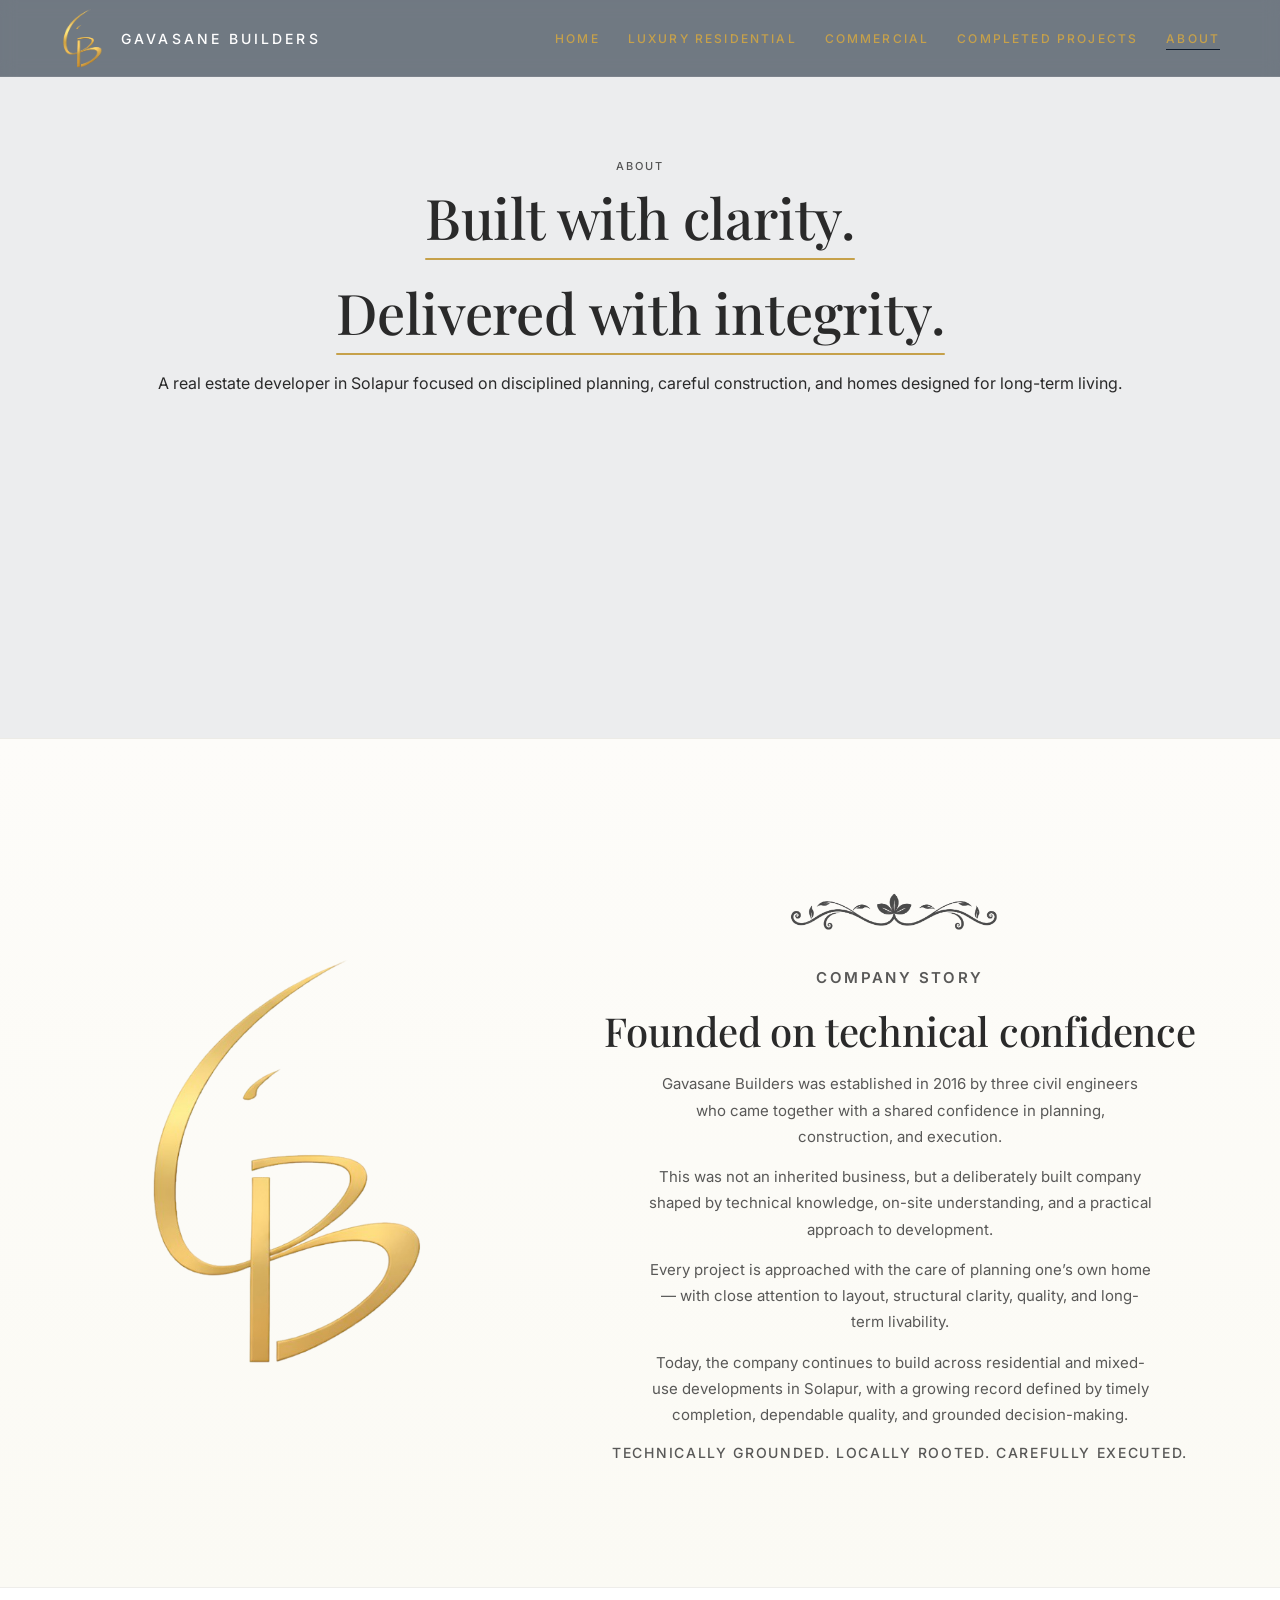
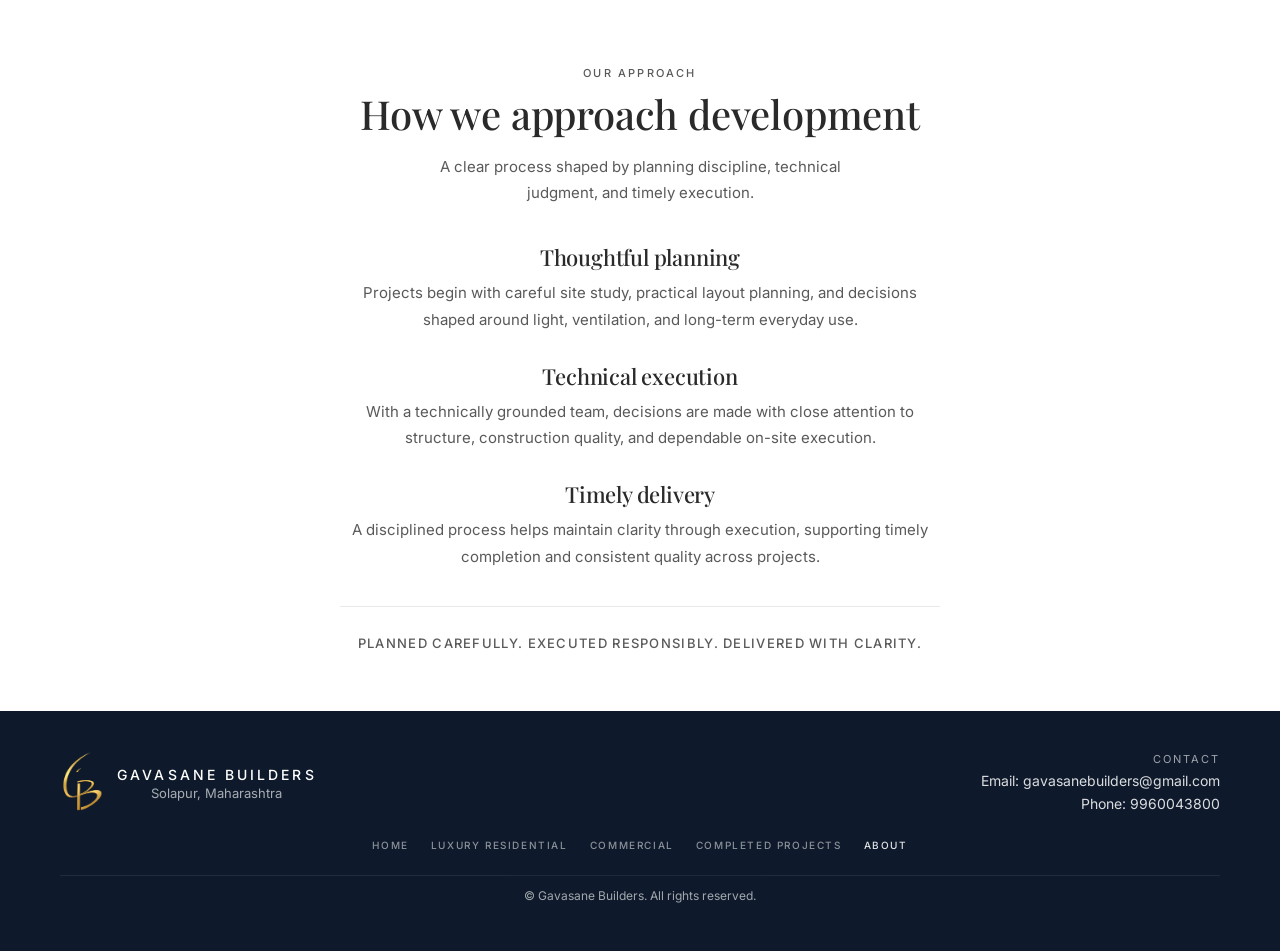
==== commit 8e4efe21: "SEO + sitelink structure improvements" ====
--- a/about.html
+++ b/about.html
@@ -9,12 +9,13 @@
   <meta property="og:title" content="About Gavasane Builders | Trusted Builder in Solapur" />
   <meta property="og:description" content="Learn about Gavasane Builders, a trusted real estate developer in Solapur known for premium spaces, quality construction, and a commitment to excellence." />
   <meta property="og:type" content="website" />
-  <meta property="og:url" content="https://gavasanebuilders.com/about" />
-  <meta property="og:image" content="https://gavasanebuilders.com/assets/og-image.jpg" />
+  <meta property="og:url" content="https://www.gavasanebuilders.com/about.html" />
+  <meta property="og:image" content="https://www.gavasanebuilders.com/assets/og-image.jpg" />
+  <link rel="canonical" href="https://www.gavasanebuilders.com/about.html" />
   <meta name="twitter:card" content="summary_large_image" />
   <meta name="twitter:title" content="About Gavasane Builders | Trusted Builder in Solapur" />
   <meta name="twitter:description" content="Learn about Gavasane Builders, a trusted real estate developer in Solapur known for premium spaces, quality construction, and a commitment to excellence." />
-  <meta name="twitter:image" content="https://gavasanebuilders.com/assets/og-image.jpg" />
+  <meta name="twitter:image" content="https://www.gavasanebuilders.com/assets/og-image.jpg" />
   <link rel="preconnect" href="https://fonts.googleapis.com" />
   <link rel="preconnect" href="https://fonts.gstatic.com" crossorigin />
   <link href="https://fonts.googleapis.com/css2?family=Inter:wght@400;500;600;700&display=swap" rel="stylesheet" />
@@ -171,6 +172,13 @@
   </div>
 
 </div>
+      <nav class="footer-site-links" aria-label="Site pages">
+        <a href="index.html">Home</a>
+        <a href="luxury-residential.html">Luxury Residential</a>
+        <a href="commercial.html">Commercial</a>
+        <a href="completed-projects.html">Completed Projects</a>
+        <a href="about.html" aria-current="page">About</a>
+      </nav>
       <p class="footer-bottom">© Gavasane Builders. All rights reserved.</p>
     </div>
   </footer>
--- a/css/style.css
+++ b/css/style.css
@@ -77,6 +77,19 @@
   outline-offset: 3px;
 }
 
+/* Screen-reader / SEO accessible: not display:none (remains in accessibility tree) */
+.visually-hidden {
+  position: absolute;
+  width: 1px;
+  height: 1px;
+  padding: 0;
+  margin: -1px;
+  overflow: hidden;
+  clip: rect(0, 0, 0, 0);
+  white-space: nowrap;
+  border: 0;
+}
+
 /* ========================= Layout ========================= */
 .container {
   max-width: 1200px;
@@ -155,7 +168,7 @@
   }
 }
 section[aria-labelledby="completed-heading"] {
-  background: linear-gradient(180deg, #fdfcf9 0%, #fbfaf4 100%);
+  background: #ffffff; /* match Commercial section background */
   border-top: 1px solid rgba(42, 42, 42, 0.07);
   border-bottom: 1px solid rgba(42, 42, 42, 0.07);
 }
@@ -694,12 +707,17 @@
   transform: scale(1.04);
 }
 
+/* Completed Projects page: subtle tone refinement for Riddhi Siddhi Park image only */
+.completed-projects-inner > article:nth-of-type(5) .completed-project-image img {
+  filter: saturate(0.9) contrast(0.95);
+}
+
 .completed-project-content {
   max-width: 460px;
 }
 
 .completed-project-index {
-  margin-bottom: 6px;
+  margin-bottom: 4px;
   font-size: 12px;
   letter-spacing: 0.22em;
   text-transform: uppercase;
@@ -707,9 +725,12 @@
 }
 
 .completed-project-title {
-  margin: 0 0 4px;
+  margin: 0 0 12px;
+  font-family: var(--font-display);
   font-size: 24px;
   font-weight: 500;
+  letter-spacing: -0.2px;
+  line-height: 1.2;
 }
 
 .completed-project-location {
@@ -741,6 +762,69 @@
   color: var(--muted);
 }
 
+/* ========================= Land Development (Project 5 only) ========================= */
+.completed-project-title--serif {
+  font-family: var(--font-display);
+}
+
+.completed-project-land-spec {
+  margin-top: 10px;
+  display: grid;
+  gap: 12px;
+}
+
+.completed-project-land-spec-row {
+  display: grid;
+  grid-template-columns: 160px 1fr;
+  column-gap: 18px;
+  align-items: baseline;
+}
+
+.completed-project-land-spec-row--emph {
+  grid-template-columns: 160px 1fr;
+  margin-bottom: 16px;
+}
+
+.completed-project-land-spec-label {
+  font-size: 12px;
+  color: rgba(20, 26, 40, 0.58);
+  font-weight: 600;
+  letter-spacing: 0.02em;
+}
+
+.completed-project-land-spec-value {
+  font-size: 14px;
+  color: rgba(20, 26, 40, 0.92);
+  font-weight: 500;
+}
+
+.completed-project-land-spec-row--emph .completed-project-land-spec-label {
+  color: rgba(20, 26, 40, 0.72);
+}
+
+.completed-project-land-spec-row--emph .completed-project-land-spec-value {
+  font-weight: 600;
+}
+
+.completed-project-land-spec-row--text {
+  grid-template-columns: 1fr;
+}
+
+.completed-project-land-spec-text {
+  margin: 0;
+  font-size: 14px;
+  line-height: 1.6;
+  color: var(--muted);
+}
+
+.completed-project-land-spec-row--text + .completed-project-land-spec-row--text {
+  margin-top: 16px;
+}
+
+.completed-project-land-spec-divider {
+  margin: 10px 0 !important;
+}
+
 /* Completed Projects page — mobile single-column with image first (portrait only) */
 @media (max-width: 768px) and (orientation: portrait) {
   .completed-page-hero {
@@ -796,6 +880,16 @@
   .completed-project-divider {
     display: block;
     margin: 14px auto 14px;
+  }
+
+  /* Center land-development spec block */
+  .completed-project-land-spec {
+    text-align: center;
+  }
+
+  .completed-project-land-spec-row {
+    grid-template-columns: 1fr;
+    row-gap: 6px;
   }
 }
 
@@ -1249,6 +1343,7 @@
   .menu-btn {
     display: inline-flex;
     align-items: center;
+    color: #ffffff;
   }
 }
 
@@ -1814,7 +1909,9 @@
 
 /* Elevate key gold CTAs on light backgrounds to match hero presence */
 #prestige .project-buttons .btn--gold,
-section[aria-labelledby="completed-heading"] .btn.btn--gold {
+section[aria-labelledby="completed-heading"] .btn.btn--gold,
+#vip .project-buttons .btn--gold,
+#plotting .project-buttons .btn--gold {
   /* Match hero `.btn--gold` values precisely */
   background: rgba(198, 167, 94, 0.52);
   border: 1px solid rgba(255, 255, 255, 0.72);
@@ -1838,7 +1935,9 @@
 }
 
 #prestige .project-buttons .btn--gold:hover,
-section[aria-labelledby="completed-heading"] .btn.btn--gold:hover {
+section[aria-labelledby="completed-heading"] .btn.btn--gold:hover,
+#vip .project-buttons .btn--gold:hover,
+#plotting .project-buttons .btn--gold:hover {
   background: rgba(198, 167, 94, 0.58);
   border-color: rgba(255, 255, 255, 0.82);
   box-shadow:
@@ -1847,7 +1946,9 @@
 }
 
 #prestige .project-buttons .btn--gold::before,
-section[aria-labelledby="completed-heading"] .btn.btn--gold::before {
+section[aria-labelledby="completed-heading"] .btn.btn--gold::before,
+#vip .project-buttons .btn--gold::before,
+#plotting .project-buttons .btn--gold::before {
   content: "";
   position: absolute;
   inset: 0;
@@ -2274,6 +2375,11 @@
   will-change: transform;
 }
 
+/* Commercial spacing: add breathing room between image and structure text */
+#vip .project-structure {
+  margin-top: 36px;
+}
+
 .completed-card img {
   width: 100%;
   height: 100%;
@@ -2456,6 +2562,97 @@
 .project-buttons {
   text-align: center;
   margin-top: 20px;
+}
+
+/* ========================= Home: Plotting Development ========================= */
+#plotting {
+  background: #ffffff; /* match Commercial section background */
+}
+
+#plotting .project-image-wrapper--small.plotting-image-wrapper {
+  width: 78%;
+  margin: 6px auto 0;
+  max-width: 900px;
+  position: relative;
+  overflow: hidden;
+  border-radius: 8px;
+}
+
+#plotting .project-image-wrapper--small.plotting-image-wrapper::before {
+  content: "";
+  position: absolute;
+  inset: 0;
+  z-index: 1;
+  /* very subtle, not dark: just enough for legible overlay text */
+  background: linear-gradient(
+    180deg,
+    rgba(0, 0, 0, 0.02) 0%,
+    rgba(0, 0, 0, 0.05) 55%,
+    rgba(0, 0, 0, 0.03) 100%
+  );
+  pointer-events: none;
+}
+
+#plotting .project-image-wrapper--small.plotting-image-wrapper img {
+  width: 100%;
+  max-width: none;
+  height: auto;
+  object-fit: contain;
+  object-position: center;
+  position: relative;
+  z-index: 0;
+  transform-origin: center;
+  filter: blur(1px) saturate(1.02) brightness(1.02); /* very subtle */
+  animation: plottingImageZoom 12s ease-out forwards;
+}
+
+#plotting .plotting-image-overlay {
+  position: absolute;
+  inset: 0;
+  z-index: 2;
+  display: flex;
+  align-items: center;
+  justify-content: center;
+  padding: 0 16px;
+  text-align: center;
+  pointer-events: none;
+}
+
+#plotting .plotting-overlay-inner {
+  margin-top: -10px; /* slightly above center */
+}
+
+#plotting .plotting-overlay-title {
+  font-family: var(--font-display);
+  font-size: clamp(25px, 3.5vw, 40px); /* ~10–15% larger */
+  font-weight: 500;
+  margin: 0;
+  color: rgba(255, 255, 255, 0.96);
+  text-shadow: 0 1px 14px rgba(0, 0, 0, 0.14);
+}
+
+#plotting .plotting-overlay-sub {
+  margin: 10px 0 0;
+  font-size: 15px;
+  line-height: 1.7;
+  color: rgba(255, 255, 255, 0.86);
+}
+
+#plotting .plotting-buttons {
+  margin-top: 32px;
+}
+
+@keyframes plottingImageZoom {
+  0% { transform: scale(1); }
+  100% { transform: scale(1.04); }
+}
+
+@media (max-width: 700px) {
+  #plotting .project-image-wrapper--small {
+    width: 100%;
+    margin: 12px auto 0;
+    max-width: none;
+  }
 }
 /* ========================= Gallery grid ========================= */
 .gallery {
@@ -3003,6 +3200,33 @@
   opacity: 0.72;
 }
 
+.footer-site-links {
+  display: flex;
+  flex-wrap: wrap;
+  justify-content: center;
+  align-items: center;
+  gap: 10px 22px;
+  margin-top: 22px;
+  font-family: inherit;
+  font-size: 10px;
+  font-weight: 500;
+  letter-spacing: 0.16em;
+  text-transform: uppercase;
+}
+
+.footer-site-links a {
+  color: rgba(255, 255, 255, 0.52);
+  transition: color 0.2s ease, opacity 0.2s ease;
+}
+
+.footer-site-links a:hover {
+  color: rgba(255, 255, 255, 0.92);
+}
+
+.footer-site-links a[aria-current="page"] {
+  color: rgba(255, 255, 255, 0.88);
+}
+
 /* Footer logo */
 .footer-logo {
   height: 60px;   /* same as header */
@@ -3025,6 +3249,11 @@
     margin-top: 18px;
   }
 
+  .footer-site-links {
+    gap: 8px 16px;
+    margin-top: 18px;
+  }
+
   .site-footer {
     padding: 32px 0 28px; /* compact, clean on mobile */
   }
@@ -3054,7 +3283,7 @@
 /* ========================= Page intro (about, etc.) ========================= */
 .about-section {
   padding: 96px 20px; /* reduce overly loose vertical rhythm */
-  background: #f8f8f8; /* keep your existing tone if different */
+  background: #ffffff; /* match Commercial section background */
 }
 
 @media (max-width: 700px) {
@@ -3097,3 +3326,13 @@
   color: #555;
 }
 
+.about-text-link {
+  border-bottom: 1px solid rgba(198, 161, 74, 0.35);
+  transition: color 0.2s ease, border-color 0.2s ease;
+}
+
+.about-text-link:hover {
+  color: var(--gold);
+  border-bottom-color: var(--gold);
+}
+
